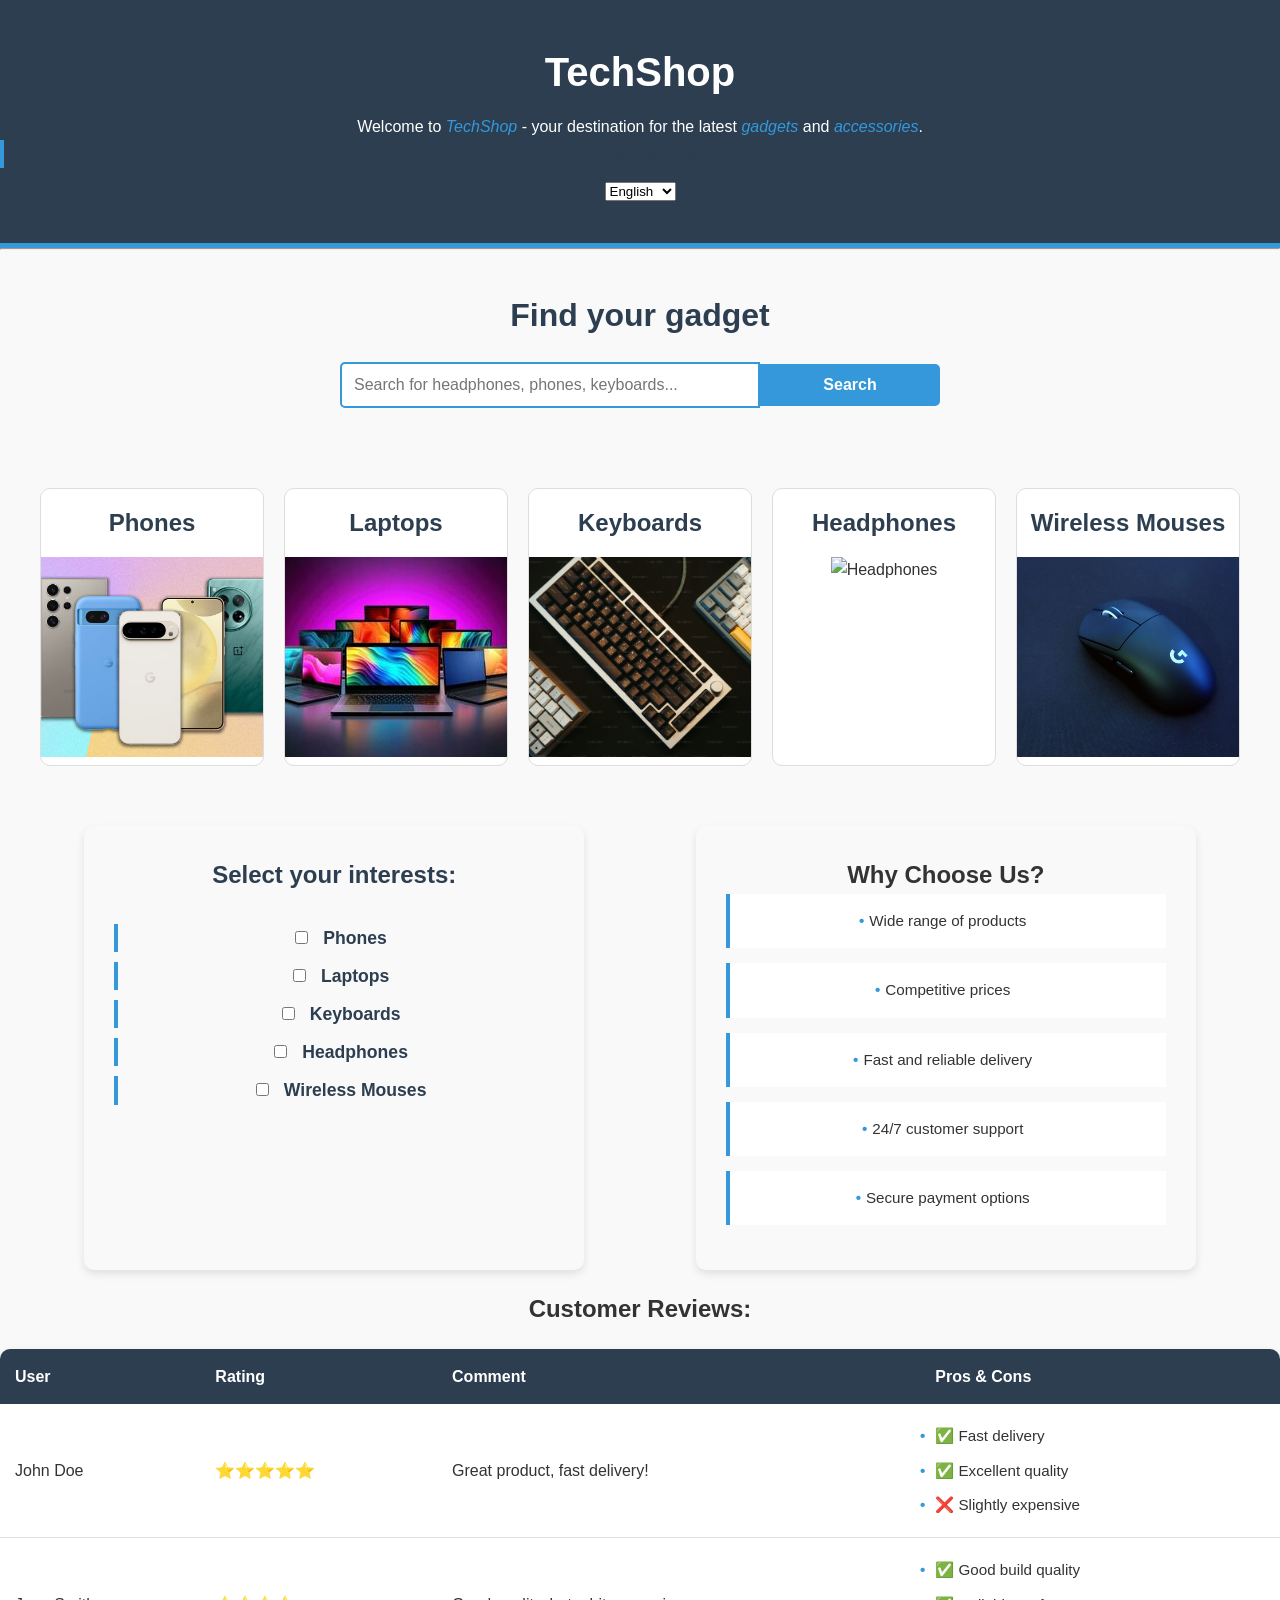
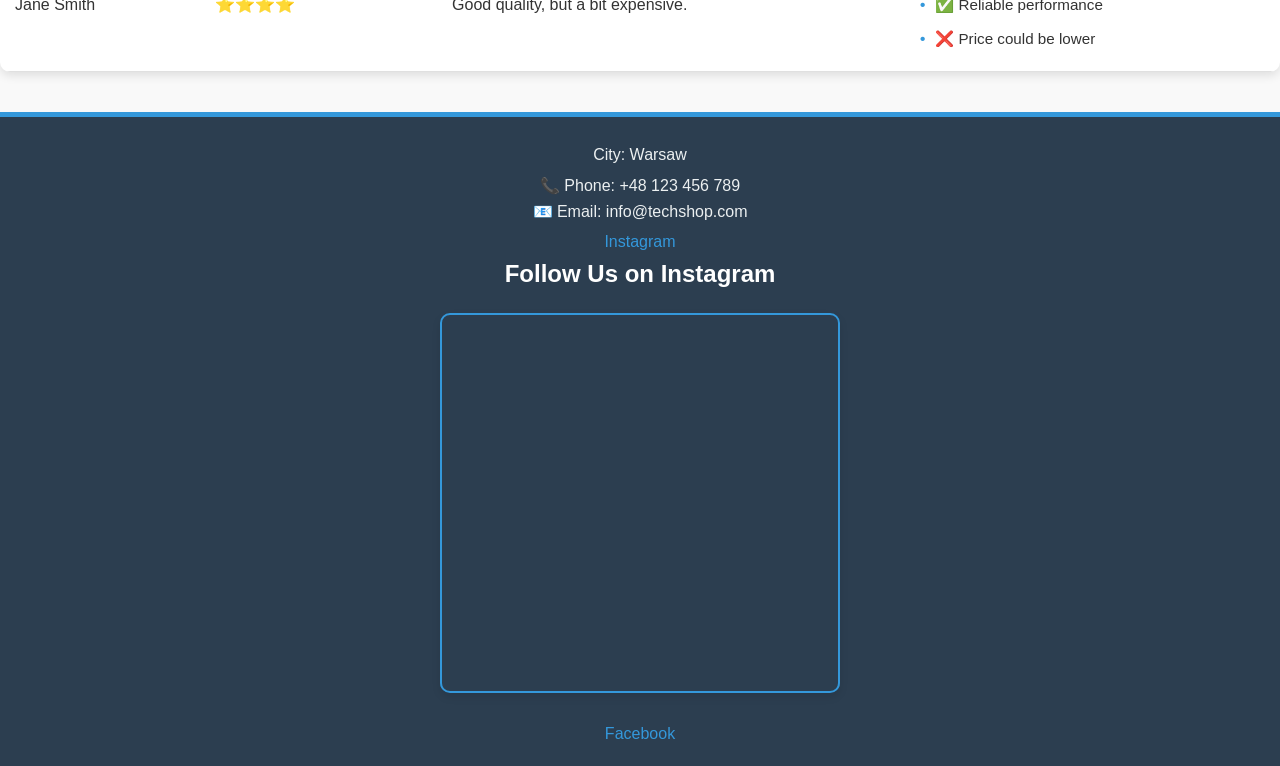
==== index.html @ c1f1c0b2 "first commit" ====
<!DOCTYPE html>
<html lang="en">
<head>
    <meta charset="UTF-8">
    <meta name="viewport" content="width=device-width, initial-scale=1.0">
    <title>TechShop - Gadgets and Accessories</title>
    <link rel="stylesheet" href="styles.css">
</head>
<body>
    <header>
        <h1>TechShop</h1>
        <p>Welcome to <i>TechShop</i> - your destination for the latest <i>gadgets</i> and <i>accessories</i>.</p>
        <form class="language">
            <label for="language">Choose language:</label>
            <select id="language" name="language" style="outline: none;">
                <option value="en">English</option>
                <option value="pl">Polish</option>
                <option value="ru">Russian</option>
            </select>
        </form>
    </header>
    <hr>
    <main>
        <section class="search-section">
            <h2>Find your gadget</h2>
            <form class="search-form">
                <input type="text" placeholder="Search for headphones, phones, keyboards..." aria-label="Search">
                <button type="submit"><b>Search</b></button>
            </form>
        </section>
  
        <section class="product-categories">
            <div class="category">
                <h3>Phones</h3>
                <img src="phones.avif" alt="Phones" class="category-image">
            </div>
            <div class="category">
                <h3>Laptops</h3>
                <img src="laptops.jpg" alt="Laptops" class="category-image">
            </div>
            <div class="category">
                <h3>Keyboards</h3>
                <img src="keyboards.jpg" alt="Keyboards" class="category-image">
            </div>
            <div class="category">
                <h3>Headphones</h3>
                <img src="headphones.jpg" alt="Headphones" class="category-image">
            </div>
            <div class="category">
                <h3>Wireless Mouses</h3>
                <img src="mouses.jpg" alt="Mice" class="category-image">
            </div>
        </section>

        <div class="container">
            <form class="category-select">
                <p class="select">Select your interests:</p>
                <label for="phones">
                    <input type="checkbox" id="phones" name="interest" value="phones"> Phones
                </label>
                <label for="laptops">
                    <input type="checkbox" id="laptops" name="interest" value="laptops"> Laptops
                </label>
                <label for="keyboards">
                    <input type="checkbox" id="keyboards" name="interest" value="keyboards"> Keyboards
                </label>
                <label for="headphones">
                    <input type="checkbox" id="headphones" name="interest" value="headphones"> Headphones
                </label>
                <label for="wireless mouses">
                    <input type="checkbox" id="wireless mouses" name="interest" value="wireless mouses"> Wireless Mouses
                </label>
            </form>
            <section class="benefits">
                <h2>Why Choose Us?</h2>
                <ul>
                    <li>Wide range of products</li>
                    <li>Competitive prices</li>
                    <li>Fast and reliable delivery</li>
                    <li>24/7 customer support</li>
                    <li>Secure payment options</li>
                </ul>
            </section>
        </div>
        <section class="reviews">
            <h2>Customer Reviews:</h2>
            <table>
                <thead>
                    <tr>
                        <th>User</th>
                        <th>Rating</th>
                        <th>Comment</th>
                        <th>Pros & Cons</th>
                    </tr>
                </thead>
                <tbody>
                    <tr>
                        <td>John Doe</td>
                        <td>⭐️⭐️⭐️⭐️⭐️</td>
                        <td>Great product, fast delivery!</td>
                        <td>
                            <ul>
                                <li>✅ Fast delivery</li>
                                <li>✅ Excellent quality</li>
                                <li>❌ Slightly expensive</li>
                            </ul>
                        </td>
                    </tr>
                    <tr>
                        <td>Jane Smith</td>
                        <td>⭐️⭐️⭐️⭐️</td>
                        <td>Good quality, but a bit expensive.</td>
                        <td>
                            <ul>
                                <li>✅ Good build quality</li>
                                <li>✅ Reliable performance</li>
                                <li>❌ Price could be lower</li>
                            </ul>
                        </td>
                    </tr>
                </tbody>
            </table>
        </section>
    </main>

    <footer>
        <div class="contact-info">
            <p>City: Warsaw</p>
            <p>
                <span class="icon">📞</span> Phone: +48 123 456 789<br>
                <span class="icon">📧</span> Email: info@techshop.com
            </p>
        </div>
        <div class="social-links">
            <a href="https://www.instagram.com/" target="_blank">Instagram</a>
            <section class="social-media">
                <h2>Follow Us on Instagram</h2>
                <iframe 
                    src="https://www.instagram.com/p/CQ8ZQZ5JZ5Q/embed" 
                    width="400" 
                    height="380" 
                    frameborder="0" 
                    scrolling="no">
                </iframe>
            </section>
            <a href="https://www.facebook.com/?locale=ru_RU" target="_blank">Facebook</a>
        </div>
    </footer>
</body>
</html>
---- styles.css ----
* {
    margin: 0;
    padding: 0;
    box-sizing: border-box;
}

body {
    font-family: 'Arial', sans-serif;
    line-height: 1.6;
    color: #333;
    background-color: #f9f9f9;
}


.container {
    width: 90%;
    max-width: 1200px;
    margin: 0 auto;
}

header {
    background-color: #2c3e50; 
    color: #fff;
    padding: 40px 0;
    text-align: center;
    border-bottom: 5px solid #3498db;
}

header h1 {
    font-size: 2.5rem;
    margin-bottom: 10px;
    font-weight: bold;
}

header .tagline {
    font-size: 1.2rem;
    color: #ecf0f1;
    margin-top: 10px;
}


main {
    padding: 0px 0;
    text-align: center;
}


.search-section {
    text-align: center;
    padding: 40px 0;
}

.search-section h2 {
    font-size: 2rem;
    margin-bottom: 20px;
    color: #2c3e50;
}

.search-form {
    display: flex;
    justify-content: center;
    align-items: center;
    max-width: 600px;
    margin: 0 auto;
}

.search-form input {
    width: 70%;
    padding: 12px;
    font-size: 1rem;
    border: 2px solid #3498db;
    border-radius: 5px 0 0 5px;
    outline: none;
    transition: border-color 0.3s ease;
}

.search-form input:focus {
    border-color: #2c3e50;
}

.search-form button {
    width: 30%;
    padding: 12px;
    font-size: 1rem;
    background-color: #3498db;
    color: #fff;
    border: none;
    border-radius: 0 5px 5px 0;
    cursor: pointer;
    transition: background-color 0.3s ease;
}

.search-form button:hover {
    background-color: #2980b9;
}

.product-categories {
    display: flex;
    flex-wrap: wrap;
    justify-content: space-between;
    gap: 20px;
    padding: 40px 0;
    max-width: 1200px;
    margin: 0 auto;
}

.category {
    background-color: #fff;
    border: 1px solid #ddd;
    border-radius: 10px;
    overflow: hidden;
    text-align: center;
    flex: 1 1 calc(20% - 20px);
    transition: transform 0.3s ease, box-shadow 0.3s ease;
}

.category:hover {
    transform: translateY(-10px);
    box-shadow: 0 10px 20px rgba(0, 0, 0, 0.1);
}

.category h3 {
    font-size: 1.5rem;
    margin: 15px 0;
    color: #2c3e50;
}

.category-image {
    width: 100%;
    height: 200px;
    object-fit: cover;
}

footer {
    background-color: #2c3e50;
    color: #fff;
    padding: 20px 0;
    text-align: center;
    border-top: 5px solid #3498db;
    margin-top: 40px;
}

footer .contact-info p {
    font-size: 1rem;
    margin: 5px 0;
    color: #ecf0f1;
}

a {
    color: #3498db;
    text-decoration: none;
    transition: color 0.3s ease;
}

a:hover {
    color: #2980b9;
    text-decoration: underline;
}
iframe {
    border: 2px solid #3498db; 
    border-radius: 10px; 
    box-shadow: 0 4px 8px rgba(0, 0, 0, 0.1); 
    margin: 20px 0; 
}

i {
    color: #3498db; 
    font-style: italic; 
}

.container {
    display: flex; 
    justify-content: space-between; 
    gap: 40px; 
    margin: 20px 0; 
    max-width: 1200px; 
    margin-left: auto; 
    margin-right: auto;
    padding: 0 20px;
}


.category-select {
    flex: 0 1 45%; 
    padding: 30px;
    background-color: #f9f9f9;
    border-radius: 10px;
    box-shadow: 0 4px 8px rgba(0, 0, 0, 0.1);
}

.benefits {
    flex: 0 1 45%; 
    padding: 30px;
    background-color: #f9f9f9;
    border-radius: 10px;
    box-shadow: 0 4px 8px rgba(0, 0, 0, 0.1);
}

.select {
    font-size: 1.5rem;
    color: #2c3e50;
    font-weight: bold;
    margin-bottom: 20px;
    text-align: center;
    position: relative;
    padding-bottom: 10px;
}

label {
    display: block;
    margin-bottom: 10px;
    font-weight: 600;
    color: #2c3e50;
    font-size: 1.1rem;
    padding-left: 10px;
    border-left: 4px solid #3498db;
    transition: all 0.3s ease;
}

label:hover {
    color: #3498db;
    border-left-color: #2980b9;
    transform: translateX(5px);
}

label input[type="checkbox"] {
    margin-right: 10px;
    cursor: pointer;
}

.benefits ul {
    list-style-type: none;
    padding-left: 0;
}

.benefits li {
    margin-bottom: 15px;
    padding: 15px;
    background-color: #fff;
    border-left: 4px solid #3498db;
    transition: all 0.3s ease;
}

.benefits li:hover {
    background-color: #e0e0e0;
    transform: translateX(5px);
}

table {
    width: 100%; 
    border-collapse: separate; 
    border-spacing: 0; 
    margin: 20px 0; 
    background-color: #fff; 
    border-radius: 10px; 
    overflow: hidden; 
    box-shadow: 0 4px 10px rgba(0, 0, 0, 0.1); 
}

/* Стили для заголовков */
th {
    background-color: #2c3e50;
    color: #fff;
    padding: 15px; 
    text-align: left; 
    font-weight: bold; 
}


td {
    padding: 15px;
    border-bottom: 1px solid #e0e0e0; 
    text-align: left; 
}

tr:hover {
    background-color: #f9f9f9; 
}


ul {
    list-style-type: none; 
    padding-left: 0; 
    margin: 0; 
}

ul li {
    padding: 5px 0; 
    font-size: 0.95rem; 
    color: #333; 
}

ul li::before {
    content: "•"; 
    color: #3498db; 
    font-weight: bold; 
    display: inline-block;
    width: 1em; 
    margin-left: -1em; 
}

td:nth-child(2) {
    color: #f1c40f; 
    font-weight: bold; 
}
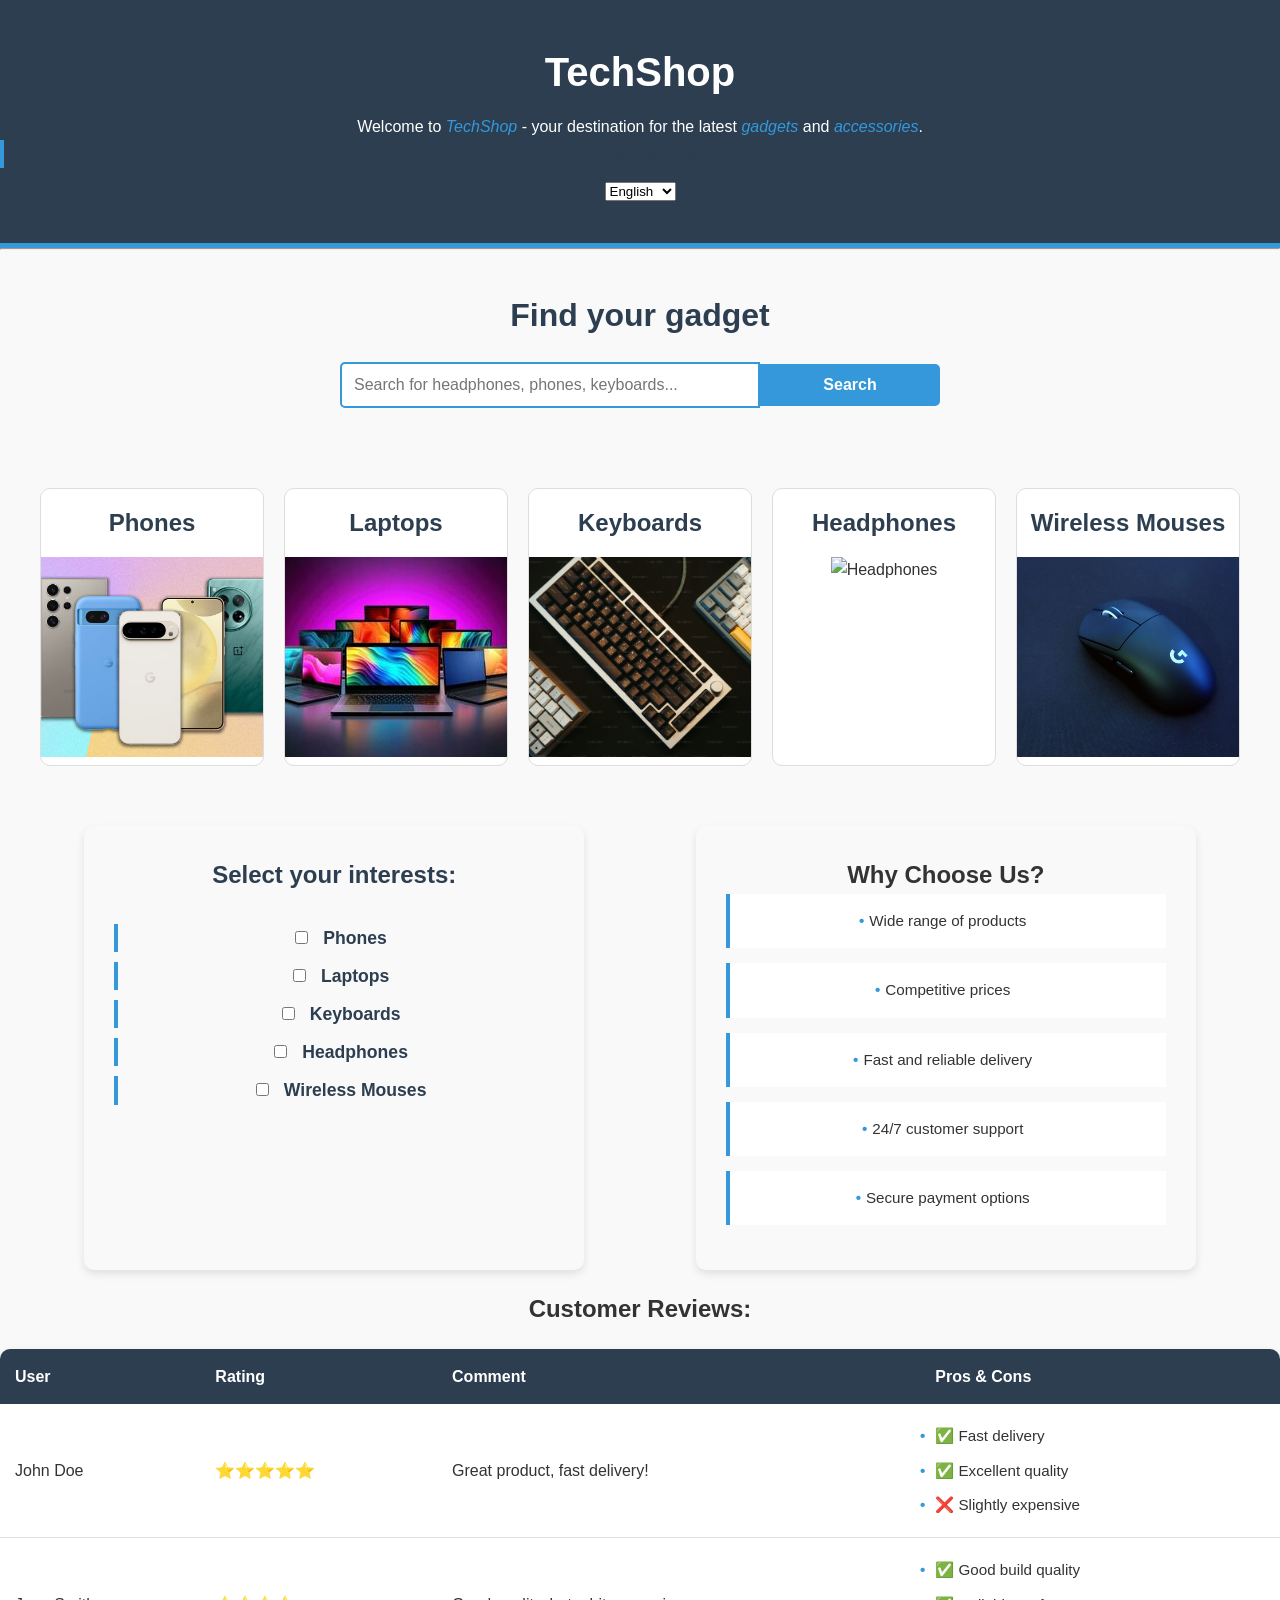
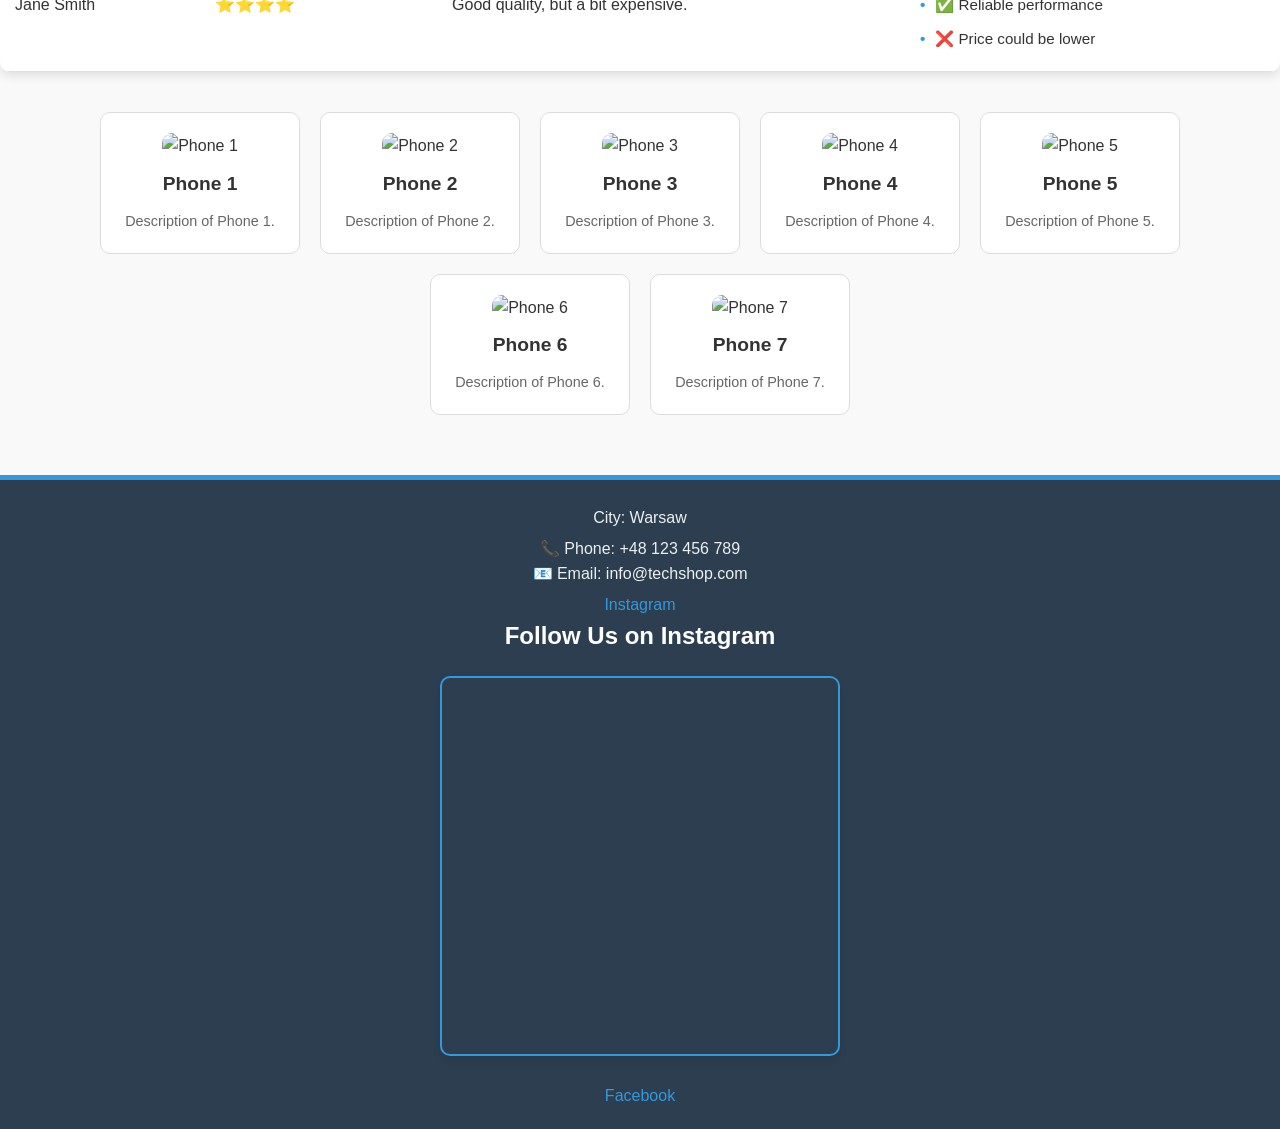
==== commit b29cfd83: "new commit" ====
--- a/index.html
+++ b/index.html
@@ -121,6 +121,43 @@
                 </tbody>
             </table>
         </section>
+        <section class="products">
+            <div class="product" data-category="phones">
+                <img src="phone1.jpg" alt="Phone 1">
+                <h3>Phone 1</h3>
+                <p>Description of Phone 1.</p>
+            </div>
+            <div class="product" data-category="phones">
+                <img src="phone2.jpg" alt="Phone 2">
+                <h3>Phone 2</h3>
+                <p>Description of Phone 2.</p>
+            </div>
+            <div class="product" data-category="phones">
+                <img src="phone3.jpg" alt="Phone 3">
+                <h3>Phone 3</h3>
+                <p>Description of Phone 3.</p>
+            </div>
+            <div class="product" data-category="phones">
+                <img src="phone4.jpg" alt="Phone 4">
+                <h3>Phone 4</h3>
+                <p>Description of Phone 4.</p>
+            </div>
+            <div class="product" data-category="phones">
+                <img src="phone5.jpg" alt="Phone 5">
+                <h3>Phone 5</h3>
+                <p>Description of Phone 5.</p>
+            </div>
+            <div class="product" data-category="phones">
+                <img src="phone6.jpg" alt="Phone 6">
+                <h3>Phone 6</h3>
+                <p>Description of Phone 6.</p>
+            </div>
+            <div class="product" data-category="phones">
+                <img src="phone7.jpg" alt="Phone 7">
+                <h3>Phone 7</h3>
+                <p>Description of Phone 7.</p>
+            </div>
+        </section>
     </main>
 
     <footer>
@@ -146,6 +183,7 @@
             <a href="https://www.facebook.com/?locale=ru_RU" target="_blank">Facebook</a>
         </div>
     </footer>
+    <script src="script.js"></script>
 </body>
 </html>
 
--- a/styles.css
+++ b/styles.css
@@ -1,4 +1,3 @@
-
 * {
     margin: 0;
     padding: 0;
@@ -12,7 +11,6 @@
     background-color: #f9f9f9;
 }
 
-
 .container {
     width: 90%;
     max-width: 1200px;
@@ -39,12 +37,10 @@
     margin-top: 10px;
 }
 
-
 main {
     padding: 0px 0;
     text-align: center;
 }
-
 
 .search-section {
     text-align: center;
@@ -113,6 +109,7 @@
     text-align: center;
     flex: 1 1 calc(20% - 20px);
     transition: transform 0.3s ease, box-shadow 0.3s ease;
+    cursor: pointer;
 }
 
 .category:hover {
@@ -126,12 +123,57 @@
     color: #2c3e50;
 }
 
+.category.active {
+    background-color: #3498db;
+    color: #fff;
+}
+
 .category-image {
     width: 100%;
     height: 200px;
     object-fit: cover;
 }
 
+.products {
+    display: flex;
+    flex-wrap: wrap;
+    gap: 20px;
+    padding: 20px;
+    justify-content: center;
+}
+
+.product {
+    background-color: #fff;
+    border: 1px solid #ddd;
+    border-radius: 10px;
+    padding: 20px;
+    width: 200px;
+    text-align: center;
+    transition: transform 0.3s ease, box-shadow 0.3s ease;
+}
+
+.product:hover {
+    transform: translateY(-10px);
+    box-shadow: 0 10px 20px rgba(0, 0, 0, 0.1);
+}
+
+.product img {
+    width: 100%;
+    height: 150px;
+    object-fit: cover;
+    border-radius: 10px;
+}
+
+.product h3 {
+    font-size: 1.2rem;
+    margin: 10px 0;
+}
+
+.product p {
+    font-size: 0.9rem;
+    color: #666;
+}
+
 footer {
     background-color: #2c3e50;
     color: #fff;
@@ -157,6 +199,7 @@
     color: #2980b9;
     text-decoration: underline;
 }
+
 iframe {
     border: 2px solid #3498db; 
     border-radius: 10px; 
@@ -180,7 +223,6 @@
     padding: 0 20px;
 }
 
-
 .category-select {
     flex: 0 1 45%; 
     padding: 30px;
@@ -258,7 +300,6 @@
     box-shadow: 0 4px 10px rgba(0, 0, 0, 0.1); 
 }
 
-/* Стили для заголовков */
 th {
     background-color: #2c3e50;
     color: #fff;
@@ -266,7 +307,6 @@
     text-align: left; 
     font-weight: bold; 
 }
-
 
 td {
     padding: 15px;
@@ -277,7 +317,6 @@
 tr:hover {
     background-color: #f9f9f9; 
 }
-
 
 ul {
     list-style-type: none; 
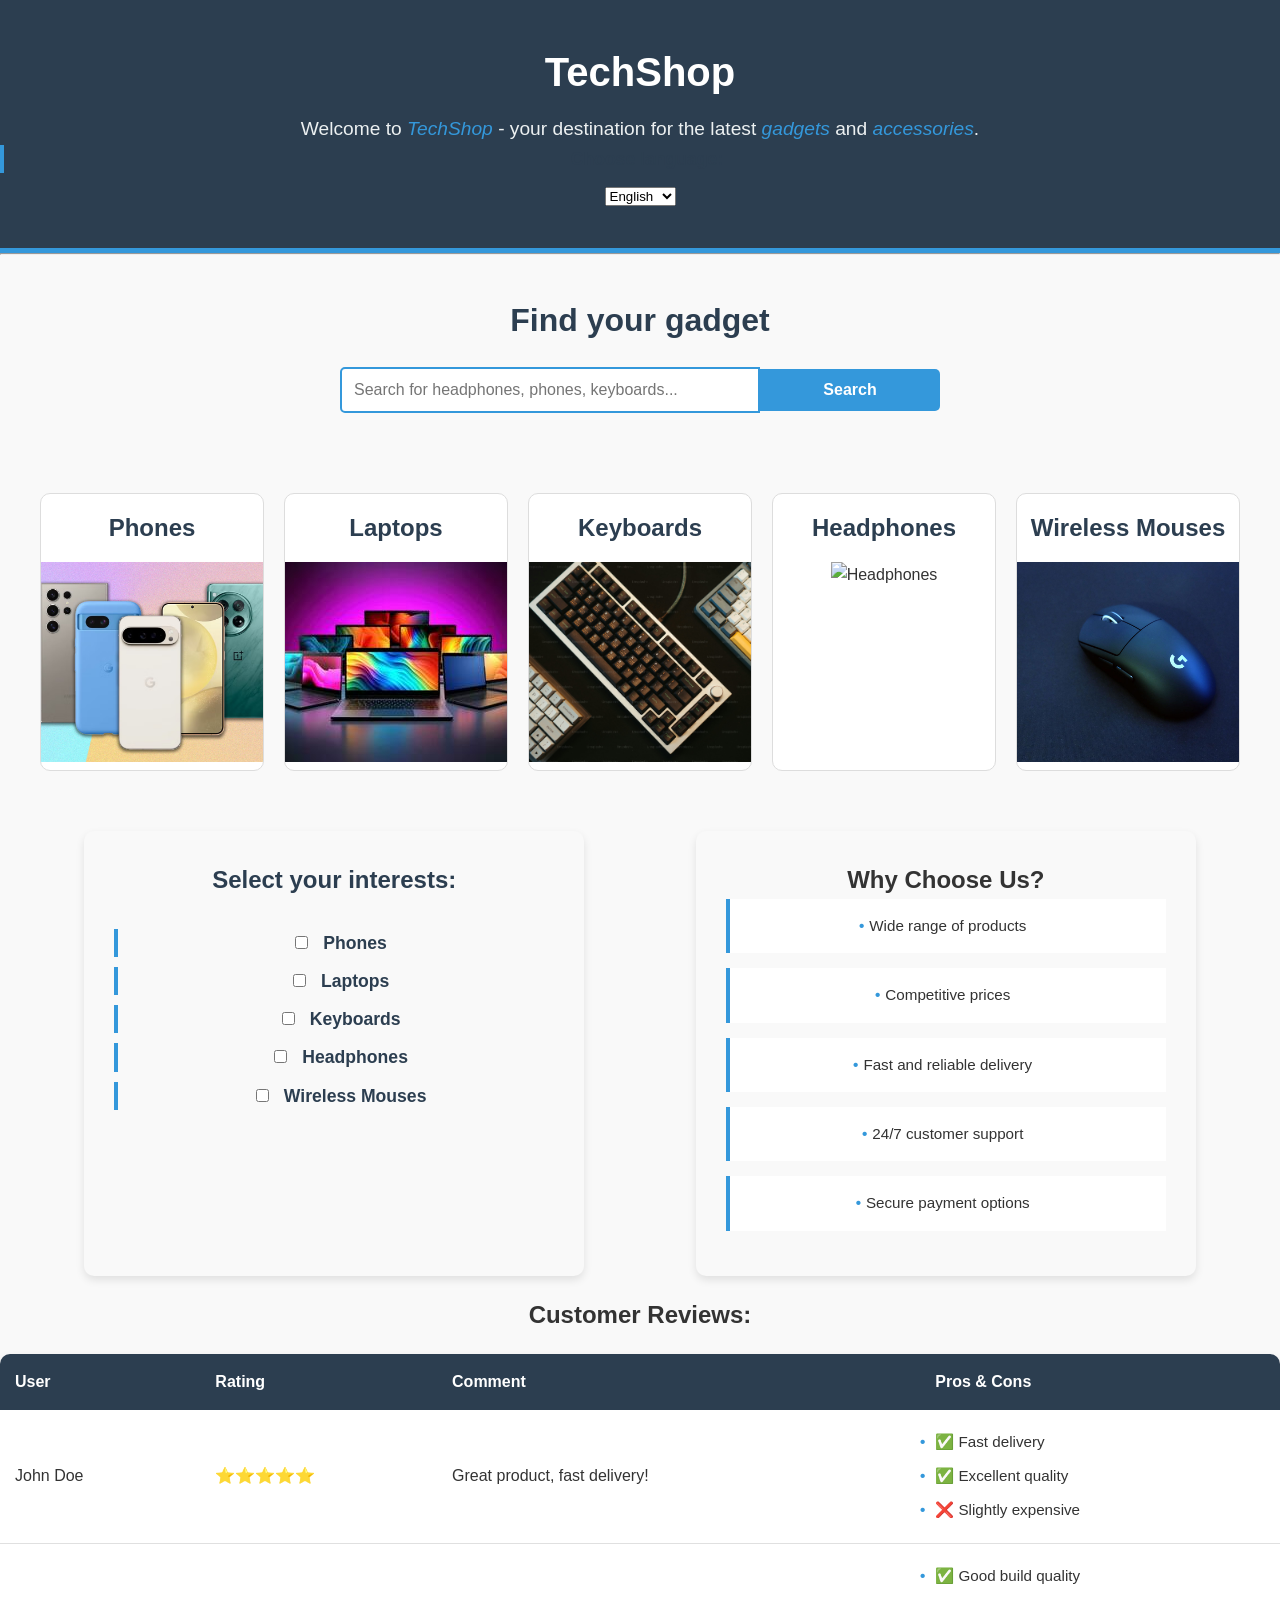
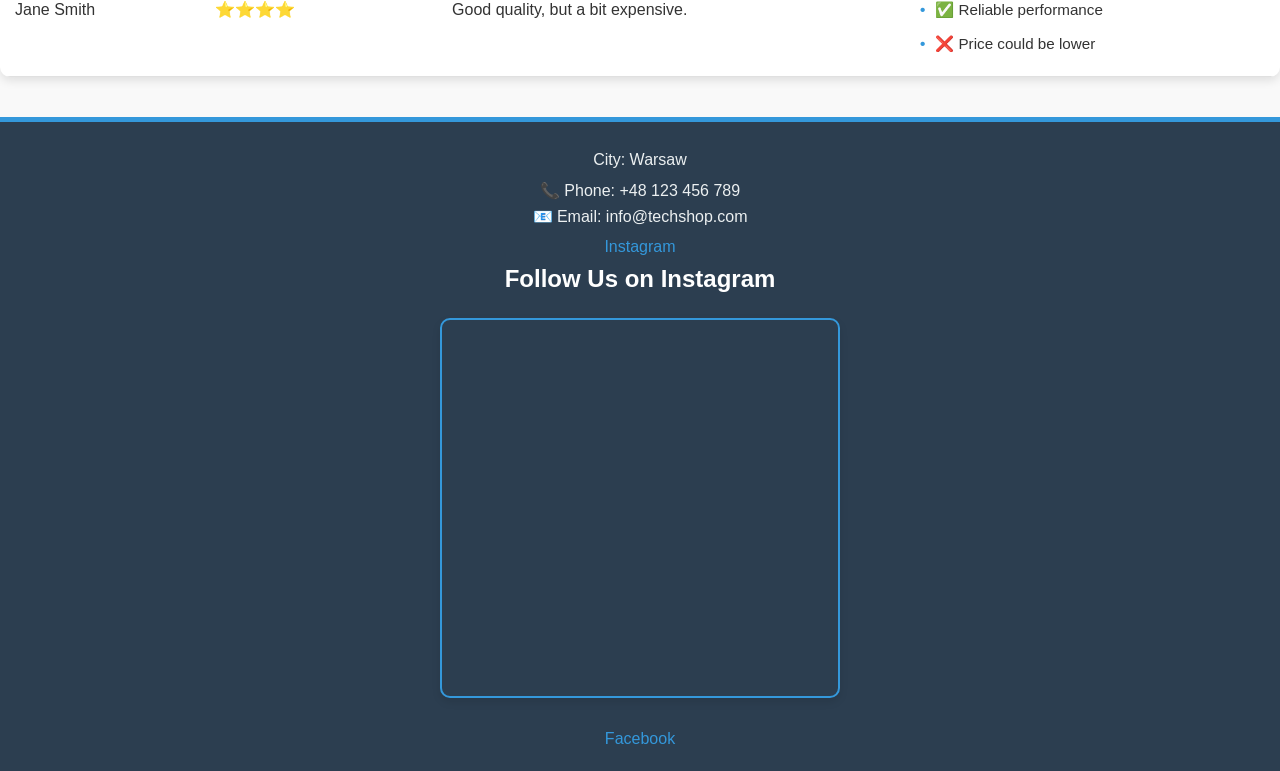
==== commit d942c248: "new commit" ====
--- a/index.html
+++ b/index.html
@@ -30,23 +30,23 @@
         </section>
   
         <section class="product-categories">
-            <div class="category">
+            <div class="category" data-category="phones">
                 <h3>Phones</h3>
                 <img src="phones.avif" alt="Phones" class="category-image">
             </div>
-            <div class="category">
+            <div class="category" data-category="laptops">
                 <h3>Laptops</h3>
                 <img src="laptops.jpg" alt="Laptops" class="category-image">
             </div>
-            <div class="category">
+            <div class="category" data-category="keyboards">
                 <h3>Keyboards</h3>
                 <img src="keyboards.jpg" alt="Keyboards" class="category-image">
             </div>
-            <div class="category">
+            <div class="category" data-category="headphones">
                 <h3>Headphones</h3>
                 <img src="headphones.jpg" alt="Headphones" class="category-image">
             </div>
-            <div class="category">
+            <div class="category" data-category="mouses">
                 <h3>Wireless Mouses</h3>
                 <img src="mouses.jpg" alt="Mice" class="category-image">
             </div>
@@ -121,43 +121,6 @@
                 </tbody>
             </table>
         </section>
-        <section class="products">
-            <div class="product" data-category="phones">
-                <img src="phone1.jpg" alt="Phone 1">
-                <h3>Phone 1</h3>
-                <p>Description of Phone 1.</p>
-            </div>
-            <div class="product" data-category="phones">
-                <img src="phone2.jpg" alt="Phone 2">
-                <h3>Phone 2</h3>
-                <p>Description of Phone 2.</p>
-            </div>
-            <div class="product" data-category="phones">
-                <img src="phone3.jpg" alt="Phone 3">
-                <h3>Phone 3</h3>
-                <p>Description of Phone 3.</p>
-            </div>
-            <div class="product" data-category="phones">
-                <img src="phone4.jpg" alt="Phone 4">
-                <h3>Phone 4</h3>
-                <p>Description of Phone 4.</p>
-            </div>
-            <div class="product" data-category="phones">
-                <img src="phone5.jpg" alt="Phone 5">
-                <h3>Phone 5</h3>
-                <p>Description of Phone 5.</p>
-            </div>
-            <div class="product" data-category="phones">
-                <img src="phone6.jpg" alt="Phone 6">
-                <h3>Phone 6</h3>
-                <p>Description of Phone 6.</p>
-            </div>
-            <div class="product" data-category="phones">
-                <img src="phone7.jpg" alt="Phone 7">
-                <h3>Phone 7</h3>
-                <p>Description of Phone 7.</p>
-            </div>
-        </section>
     </main>
 
     <footer>
--- a/styles.css
+++ b/styles.css
@@ -28,7 +28,11 @@
 header h1 {
     font-size: 2.5rem;
     margin-bottom: 10px;
-    font-weight: bold;
+}
+
+header p {
+    font-size: 1.2rem;
+    color: #ecf0f1;
 }
 
 header .tagline {
@@ -123,11 +127,6 @@
     color: #2c3e50;
 }
 
-.category.active {
-    background-color: #3498db;
-    color: #fff;
-}
-
 .category-image {
     width: 100%;
     height: 200px;
@@ -135,11 +134,12 @@
 }
 
 .products {
-    display: flex;
-    flex-wrap: wrap;
+    display: grid;
+    grid-template-columns: repeat(3, 1fr);
     gap: 20px;
     padding: 20px;
-    justify-content: center;
+    max-width: 1200px;
+    margin: 0 auto;
 }
 
 .product {
@@ -147,7 +147,6 @@
     border: 1px solid #ddd;
     border-radius: 10px;
     padding: 20px;
-    width: 200px;
     text-align: center;
     transition: transform 0.3s ease, box-shadow 0.3s ease;
 }
@@ -159,7 +158,7 @@
 
 .product img {
     width: 100%;
-    height: 150px;
+    height: 200px;
     object-fit: cover;
     border-radius: 10px;
 }
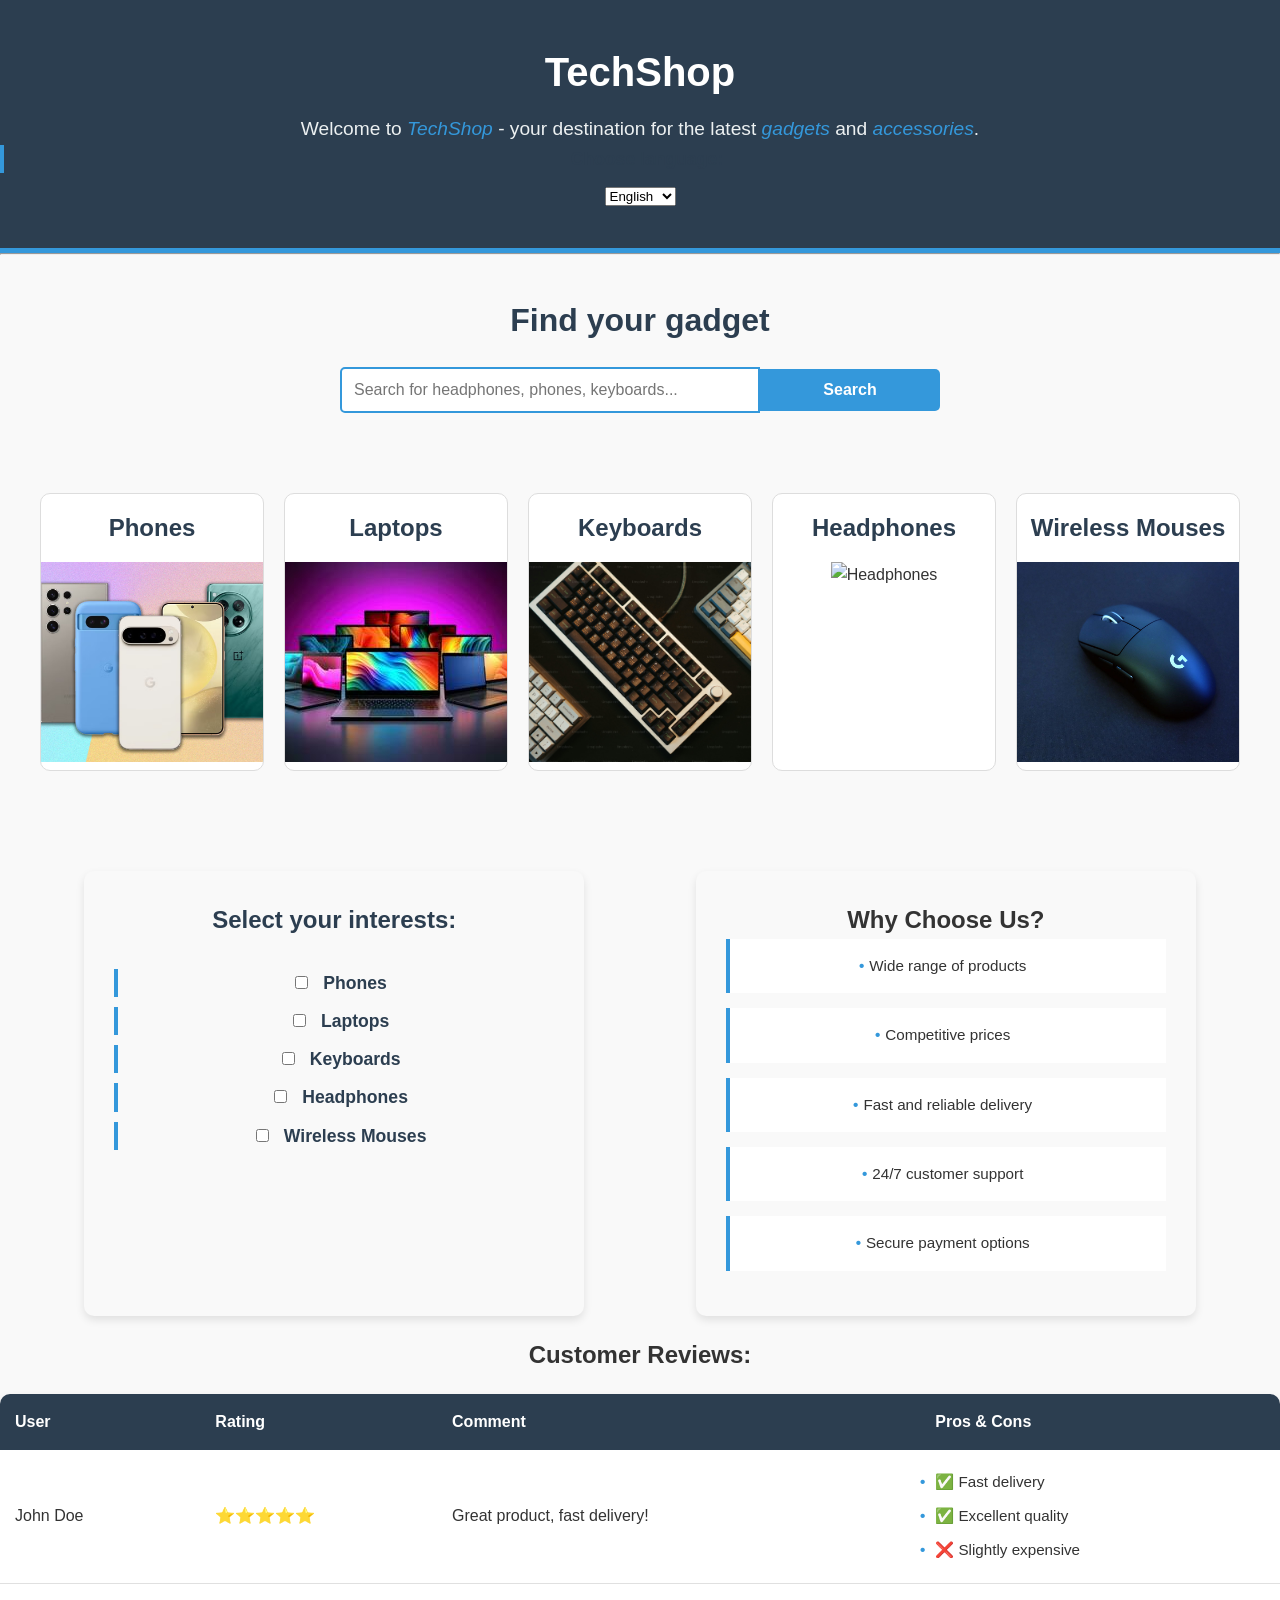
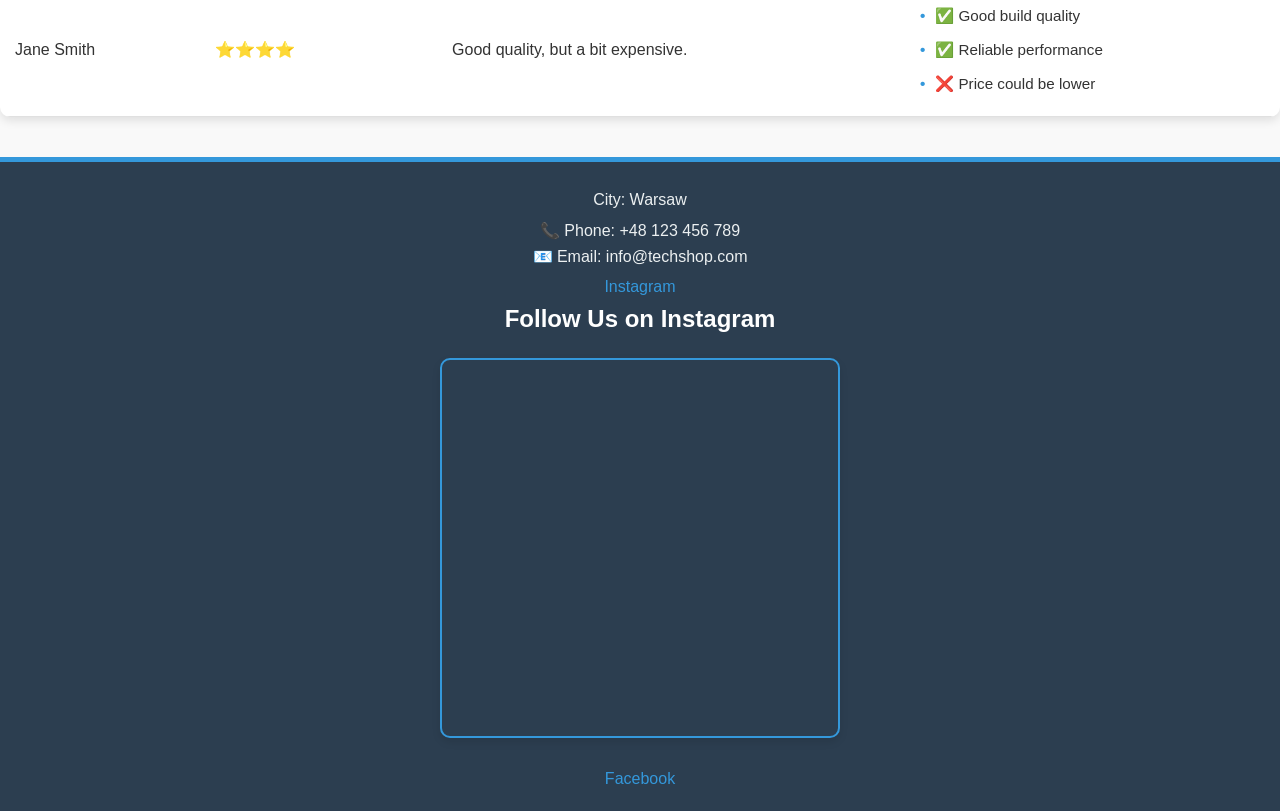
==== commit 74ea7ddf: "new commit" ====
--- a/index.html
+++ b/index.html
@@ -29,27 +29,266 @@
             </form>
         </section>
   
+        
         <section class="product-categories">
             <div class="category" data-category="phones">
                 <h3>Phones</h3>
-                <img src="phones.avif" alt="Phones" class="category-image">
+                <img src="images/phones.avif" alt="Phones" class="category-image">
             </div>
             <div class="category" data-category="laptops">
                 <h3>Laptops</h3>
-                <img src="laptops.jpg" alt="Laptops" class="category-image">
+                <img src="images/laptops.jpg" alt="Laptops" class="category-image">
             </div>
             <div class="category" data-category="keyboards">
                 <h3>Keyboards</h3>
-                <img src="keyboards.jpg" alt="Keyboards" class="category-image">
+                <img src="images/keyboards.jpg" alt="Keyboards" class="category-image">
             </div>
             <div class="category" data-category="headphones">
                 <h3>Headphones</h3>
-                <img src="headphones.jpg" alt="Headphones" class="category-image">
+                <img src="images/headphones.jpg" alt="Headphones" class="category-image">
             </div>
             <div class="category" data-category="mouses">
                 <h3>Wireless Mouses</h3>
-                <img src="mouses.jpg" alt="Mice" class="category-image">
-            </div>
+                <img src="images/mouses.jpg" alt="Mice" class="category-image">
+            </div>
+        </section>
+
+        <section class="products">
+            <div class="product" data-category="phones" style="display: none;">
+                <img src="images/iphone16.jpg" alt="Phone Model 1">
+                <h3>Iphone 16</h3>
+                <p>970$</p>
+            </div>
+            <div class="product" data-category="phones" style="display: none;">
+                <img src="images/iphone15.jpg" alt="Phone Model 2">
+                <h3>Iphone 15 Plus</h3>
+                <p>800$</p>
+            </div>
+            <div class="product" data-category="phones" style="display: none;">
+                <img src="images/iphone14.jpg" alt="Phone Model 3">
+                <h3>Iphone14</h3>
+                <p>700$</p>
+            </div>
+            <div class="product" data-category="phones" style="display: none;">
+                <img src="images/sam24ultra.jpg" alt="Phone Model 4">
+                <h3>Samsung s24 Ultra</h3>
+                <p>1350$</p>
+            </div>
+            <div class="product" data-category="phones" style="display: none;">
+                <img src="images/sams24.jpg" alt="Phone Model 5">
+                <h3>Samsung s24</h3>
+                <p>850$</p>
+            </div>
+            <div class="product" data-category="phones" style="display: none;">
+                <img src="images/sam24ultra.jpg" alt="Phone Model 6">
+                <h3>Samsung s25 Ultra</h3>
+                <p>1500$</p>
+            </div>
+            <div class="product" data-category="phones" style="display: none;">
+                <img src="images/xiaomi15ult.jpg" alt="Phone Model 7">
+                <h3>Xiaomi 15 Ultra</h3>
+                <p>1500$</p>
+            </div>
+            <div class="product" data-category="phones" style="display: none;">
+                <img src="images/xiaomi15.jpg" alt="Phone Model 8">
+                <h3>Xiaomi 15</h3>
+                <p>900$</p>
+            </div>
+            <div class="product" data-category="phones" style="display: none;">
+                <img src="images/xiaomi14pro.jpg" alt="Phone Model 9">
+                <h3>Xiaomi 14 Pro</h3>
+                <p>600$</p>
+            </div>
+
+
+            <div class="product" data-category="laptops" style="display: none;">
+                <img src="images/macbook air 2025.jpg" alt="Laptop Model 1">
+                <h3>APPLE MacBook Air 2025 </h3>
+                <p>1400$</p>
+            </div>
+            <div class="product" data-category="laptops" style="display: none;">
+                <img src="images/macbook air 13.3.jpg" alt="Laptop Model 2">
+                <h3>APPLE MacBook Air 13.3</h3>
+                <p>1000$</p>
+            </div>
+            <div class="product" data-category="laptops" style="display: none;">
+                <img src="images/asus tuf gaming a15.jpg" alt="Laptop Model 3">
+                <h3>ASUS TUF Gaming A15</h3>
+                <p>1300$</p>
+            </div>
+            <div class="product" data-category="laptops" style="display: none;">
+                <img src="images/lenovo legion 5.jpg" alt="Laptop Model 4">
+                <h3>LENOVO Legion 5</h3>
+                <p>1300$</p>
+            </div>
+            <div class="product" data-category="laptops" style="display: none;">
+                <img src="images/lenovo legion pro7.jpg" alt="Laptop Model 5">
+                <h3>LENOVO Legion Pro 7</h3>
+                <p>3700$</p>
+            </div>
+            <div class="product" data-category="laptops" style="display: none;">
+                <img src="images/macbook ai2024.jpg" alt="Laptop Model 6">
+                <h3>APPLE MacBook Air 2024</h3>
+                <p>1200$</p>
+            </div>
+            <div class="product" data-category="laptops" style="display: none;">
+                <img src="images/acer nitro v15.jpg" alt="Laptop Model 7">
+                <h3>ACER Nitro V 15</h3>
+                <p>1100$</p>
+            </div>
+            <div class="product" data-category="laptops" style="display: none;">
+                <img src="images/macbookpro14.jpg" alt="Laptop Model 8">
+                <h3>APPLE MacBook Pro 2024</h3>
+                <p>2000$</p>
+            </div>
+            <div class="product" data-category="laptops" style="display: none;">
+                <img src="images/asus vivobook16.jpg" alt="Laptop Model 9">
+                <h3>ASUS VivoBook 16 </h3>
+                <p>1000$</p>
+            </div>
+        
+
+            <div class="product" data-category="keyboards" style="display: none;">
+                <img src="images/logitech popkeys.jpg" alt="Keyboard Model 1">
+                <h3>LOGITECH Pop Keys Coral Rose</h3>
+                <p>100$</p>
+            </div>
+            <div class="product" data-category="keyboards" style="display: none;">
+                <img src="images/logitech gpro.jpg" alt="Keyboard Model 2">
+                <h3>LOGITECH G PRO X TKL Lightspeed</h3>
+                <p>200$</p>
+            </div>
+            <div class="product" data-category="keyboards" style="display: none;">
+                <img src="images/dp dpo87.jpg" alt="Keyboard Model 3">
+                <h3>DARK PROJECT DPO87 Fuji</h3>
+                <p>70$</p>
+            </div>
+            <div class="product" data-category="keyboards" style="display: none;">
+                <img src="images/genesis thor.jpg" alt="Keyboard Model 4">
+                <h3>GENESIS Thor 404 TKL Gateron RGB</h3>
+                <p>80$</p>
+            </div>
+            <div class="product" data-category="keyboards" style="display: none;">
+                <img src="images/asus rog.jpg" alt="Keyboard Model 5">
+                <h3>ASUS ROG Azoth</h3>
+                <p>300$</p>
+            </div>
+            <div class="product" data-category="keyboards" style="display: none;">
+                <img src="images/logitech g515.jpg"Keyboard Model 6">
+                <h3>LOGITECH G515 Lightspeed TKL</h3>
+                <p>120$</p>
+            </div>
+            <div class="product" data-category="keyboards" style="display: none;">
+                <img src="images/steelseries apex pro.jpg" alt="Keyboard Model 7">
+                <h3>STEELSERIES Apex Pro</h3>
+                <p>200$</p>
+            </div>
+            <div class="product" data-category="keyboards" style="display: none;">
+                <img src="images/ibox aurora.jpg" alt="Keyboard Model 8">
+                <h3>IBOX Aurora K-4</h3>
+                <p>50$</p>
+            </div>
+            <div class="product" data-category="keyboards" style="display: none;">
+                <img src="images/razer blackwidow.jpg" alt="Keyboard Model 9">
+                <h3>RAZER Blackwidow V4 X Fortnite Edition</h3>
+                <p>120$</p>
+            </div>
+        
+
+       
+            <div class="product" data-category="headphones" style="display: none;">
+                <img src="images/hyperx cloud 3.jpg" alt="Headphone Model 1">
+                <h3>HYPERX Cloud III Wired</h3>
+                <p>70$</p>
+            </div>
+            <div class="product" data-category="headphones" style="display: none;">
+                <img src="images/maddog gh950.jpg" alt="Headphone Model 2">
+                <h3>MAD DOG GH950 7.1 </h3>
+                <p>80$</p>
+            </div>
+            <div class="product" data-category="headphones" style="display: none;">
+                <img src="images/logitech g435.jpg" alt="Headphone Model 3">
+                <h3>i LOGITECH G435</h3>
+                <p>100$</p>
+            </div>
+            <div class="product" data-category="headphones" style="display: none;">
+                <img src="images/asus h1.jpg" alt="Headphone Model 4">
+                <h3>ASUS TUF Gaming H1 Wireless</h3>
+                <p>90$</p>
+            </div>
+            <div class="product" data-category="headphones" style="display: none;">
+                <img src="images/logitech gprox2.jpg" alt="Headphone Model 5">
+                <h3>LOGITECH G Pro X 2</h3>
+                <p>200$</p>
+            </div>
+            <div class="product" data-category="headphones" style="display: none;">
+                <img src="images/logitech g335.jpg" alt="Headphone Model 6">
+                <h3>LOGITECH G335</h3>
+                <p>50$</p>
+            </div>
+            <div class="product" data-category="headphones" style="display: none;">
+                <img src="images/steelseries nova 5.jpg" alt="Headphone Model 7">
+                <h3> STEELSERIES Arctis Nova 5 Wireless</h3>
+                <p>100$</p>
+            </div>
+            <div class="product" data-category="headphones" style="display: none;">
+                <img src="images/logitech a50.jpg" alt="Headphone Model 8">
+                <h3>LOGITECH Astro A50 </h3>
+                <p>400$</p>
+            </div>
+            <div class="product" data-category="headphones" style="display: none;">
+                <img src="images/jbl400.jpg" alt="Headphone Model 9">
+                <h3>JBL Quantum 400 RGB</h3>
+                <p>120$</p>
+            </div>
+        
+
+            <div class="product" data-category="mouses" style="display: none;">
+                <img src="images/logitech sup2.jpeg" alt="Mouse Model 1">
+                <h3>LOGITECH G PRO X Superlight 2 Lightspeed</h3>
+                <p>150$</p>
+            </div>
+            <div class="product" data-category="mouses" style="display: none;">
+                <img src="images/logitech g pro2.jpg" alt="Mouse Model 2">
+                <h3> LOGITECH G Pro 2 Lightspeed</h3>
+                <p>100$</p>
+            </div>
+            <div class="product" data-category="mouses" style="display: none;">
+                <img src="images/asus rog harpe.jpg" alt="Mouse Model 3">
+                <h3>ASUS ROG Harpe Ace Extreme</h3>
+                <p>300$</p>
+            </div>
+            <div class="product" data-category="mouses" style="display: none;">
+                <img src="images/logitech g x superlight 2 dex.jpg" alt="Mouse Model 4">
+                <h3>LOGITECH G Pro X Superlight 2 DEX </h3>
+                <p>200$</p>
+            </div>
+            <div class="product" data-category="mouses" style="display: none;">
+                <img src="images/razer naga v2.jpg" alt="Mouse Model 5">
+                <h3>RAZER Naga V2 Pro</h3>
+                <p>150$</p>
+            </div>
+            <div class="product" data-category="mouses" style="display: none;">
+                <img src="images/asus rog harpe ace.jpg" alt="Mouse Model 6">
+                <h3>ASUS ROG Harpe Ace Mini </h3>
+                <p>140$</p>
+            </div>
+            <div class="product" data-category="mouses" style="display: none;">
+                <img src="images/razer deathadder.jpg" alt="Mouse Model 7">
+                <h3>RAZER DeathAdder V3 Pro + HyperPolling Dongle</h3>
+                <p>130$</p>
+            </div>
+            <div class="product" data-category="mouses" style="display: none;">
+                <img src="images/logitech g502.jpg" alt="Mouse Model 8">
+                <h3>LOGITECH G502 X Plus</h3>
+                <p>150$</p>
+            </div>
+            <div class="product" data-category="mouses" style="display: none;">
+                <img src="images/logitech g903.jpg" alt="Mouse Model 9">
+                <h3>LOGITECH G903 Lightspeed</h3>
+                <p>100$</p>
+            </div>
+        </section>
         </section>
 
         <div class="container">
--- a/styles.css
+++ b/styles.css
@@ -18,7 +18,7 @@
 }
 
 header {
-    background-color: #2c3e50; 
+    background-color: #2c3e50;
     color: #fff;
     padding: 40px 0;
     text-align: center;
@@ -149,6 +149,10 @@
     padding: 20px;
     text-align: center;
     transition: transform 0.3s ease, box-shadow 0.3s ease;
+    display: flex;
+    flex-direction: column;
+    justify-content: space-between;
+    align-items: center;
 }
 
 .product:hover {
@@ -157,10 +161,11 @@
 }
 
 .product img {
-    width: 100%;
-    height: 200px;
-    object-fit: cover;
-    border-radius: 10px;
+    width: 110%;  /* Растягиваем изображение по ширине */
+    height: 365px;  /* Ограничиваем высоту, чтобы все картинки были одинаковыми */
+    object-fit: cover;  /* Обрезаем изображение, чтобы оно заполнило контейнер */
+    border-radius: 10px;
+    object-position: center;  /* Центрируем изображение, чтобы важная часть была видна */
 }
 
 .product h3 {
@@ -200,30 +205,30 @@
 }
 
 iframe {
-    border: 2px solid #3498db; 
-    border-radius: 10px; 
-    box-shadow: 0 4px 8px rgba(0, 0, 0, 0.1); 
-    margin: 20px 0; 
+    border: 2px solid #3498db;
+    border-radius: 10px;
+    box-shadow: 0 4px 8px rgba(0, 0, 0, 0.1);
+    margin: 20px 0;
 }
 
 i {
-    color: #3498db; 
-    font-style: italic; 
+    color: #3498db;
+    font-style: italic;
 }
 
 .container {
-    display: flex; 
-    justify-content: space-between; 
-    gap: 40px; 
-    margin: 20px 0; 
-    max-width: 1200px; 
-    margin-left: auto; 
+    display: flex;
+    justify-content: space-between;
+    gap: 40px;
+    margin: 20px 0;
+    max-width: 1200px;
+    margin-left: auto;
     margin-right: auto;
     padding: 0 20px;
 }
 
 .category-select {
-    flex: 0 1 45%; 
+    flex: 0 1 45%;
     padding: 30px;
     background-color: #f9f9f9;
     border-radius: 10px;
@@ -231,7 +236,7 @@
 }
 
 .benefits {
-    flex: 0 1 45%; 
+    flex: 0 1 45%;
     padding: 30px;
     background-color: #f9f9f9;
     border-radius: 10px;
@@ -289,56 +294,56 @@
 }
 
 table {
-    width: 100%; 
-    border-collapse: separate; 
-    border-spacing: 0; 
-    margin: 20px 0; 
-    background-color: #fff; 
-    border-radius: 10px; 
-    overflow: hidden; 
-    box-shadow: 0 4px 10px rgba(0, 0, 0, 0.1); 
+    width: 100%;
+    border-collapse: separate;
+    border-spacing: 0;
+    margin: 20px 0;
+    background-color: #fff;
+    border-radius: 10px;
+    overflow: hidden;
+    box-shadow: 0 4px 10px rgba(0, 0, 0, 0.1);
 }
 
 th {
     background-color: #2c3e50;
     color: #fff;
-    padding: 15px; 
-    text-align: left; 
-    font-weight: bold; 
+    padding: 15px;
+    text-align: left;
+    font-weight: bold;
 }
 
 td {
     padding: 15px;
-    border-bottom: 1px solid #e0e0e0; 
-    text-align: left; 
+    border-bottom: 1px solid #e0e0e0;
+    text-align: left;
 }
 
 tr:hover {
-    background-color: #f9f9f9; 
+    background-color: #f9f9f9;
 }
 
 ul {
-    list-style-type: none; 
-    padding-left: 0; 
-    margin: 0; 
+    list-style-type: none;
+    padding-left: 0;
+    margin: 0;
 }
 
 ul li {
-    padding: 5px 0; 
-    font-size: 0.95rem; 
-    color: #333; 
+    padding: 5px 0;
+    font-size: 0.95rem;
+    color: #333;
 }
 
 ul li::before {
-    content: "•"; 
-    color: #3498db; 
-    font-weight: bold; 
+    content: "•";
+    color: #3498db;
+    font-weight: bold;
     display: inline-block;
-    width: 1em; 
-    margin-left: -1em; 
+    width: 1em;
+    margin-left: -1em;
 }
 
 td:nth-child(2) {
-    color: #f1c40f; 
-    font-weight: bold; 
-}+    color: #f1c40f;
+    font-weight: bold;
+}
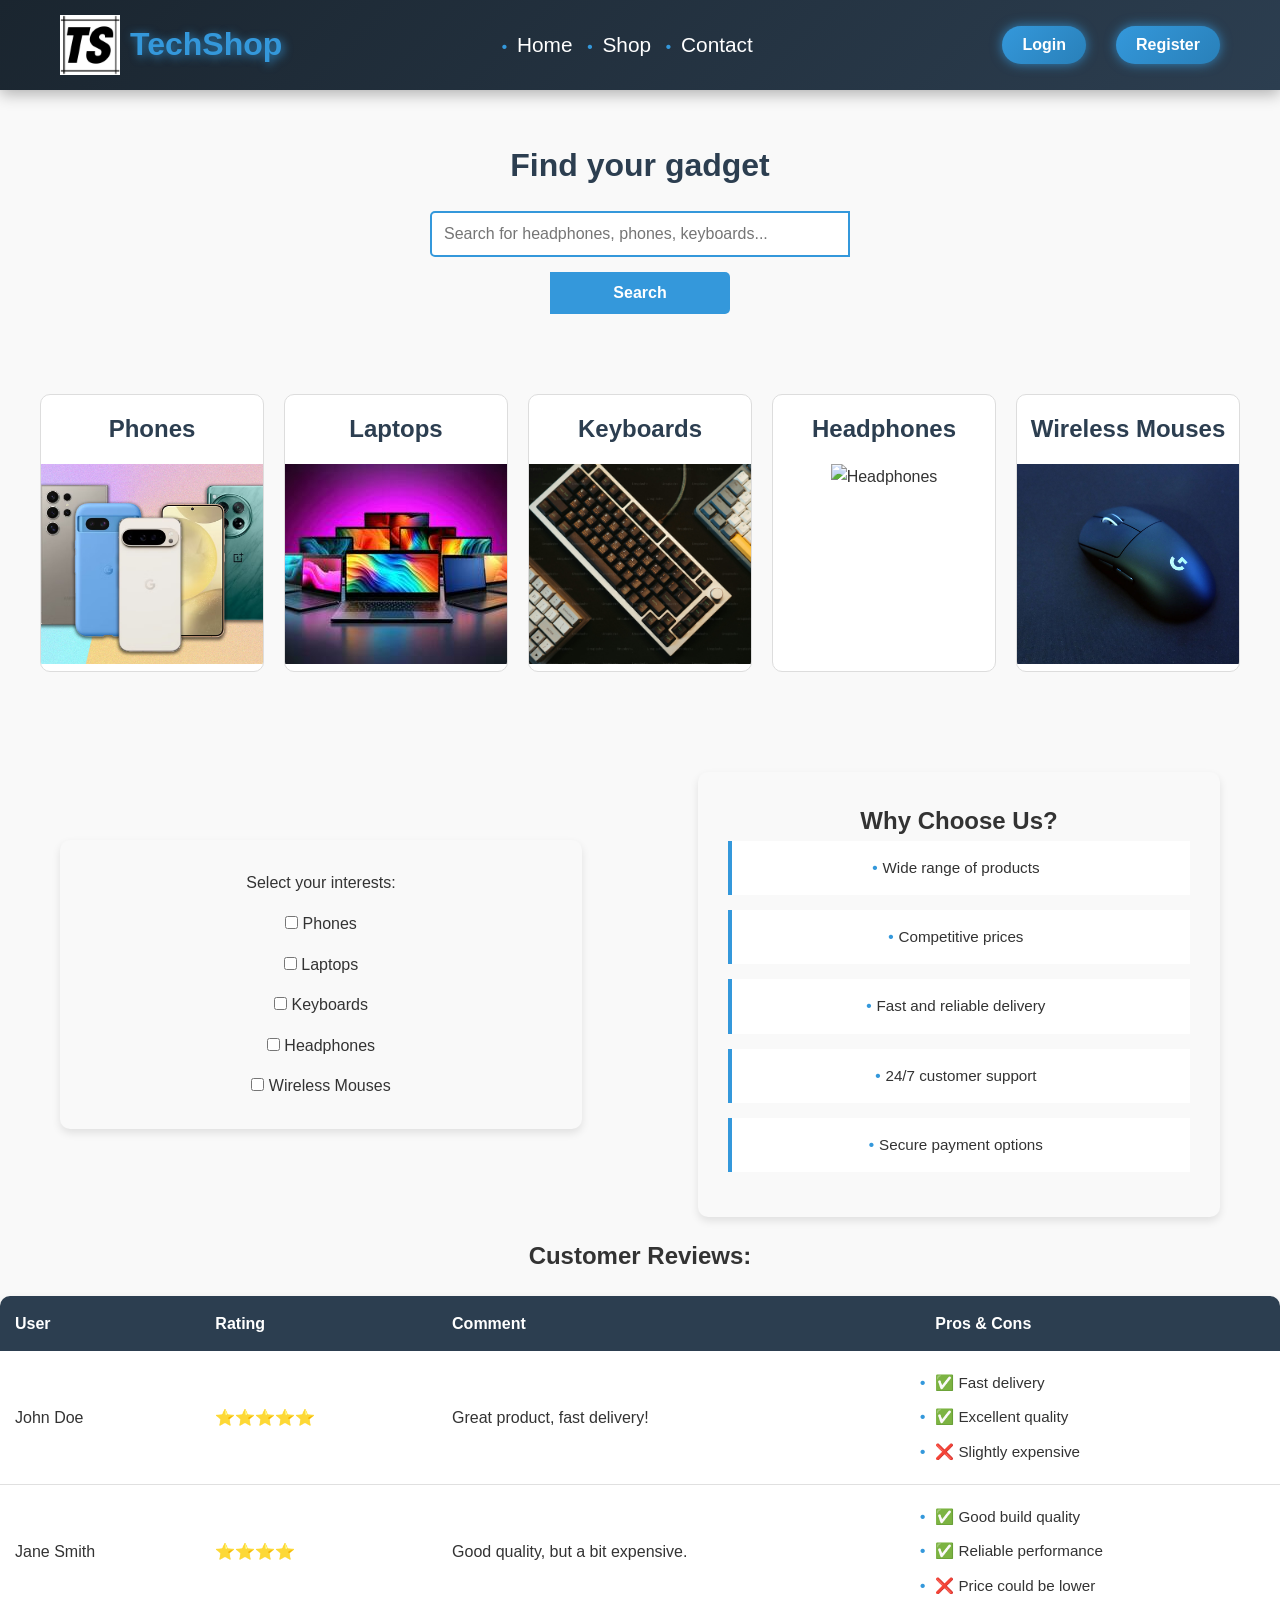
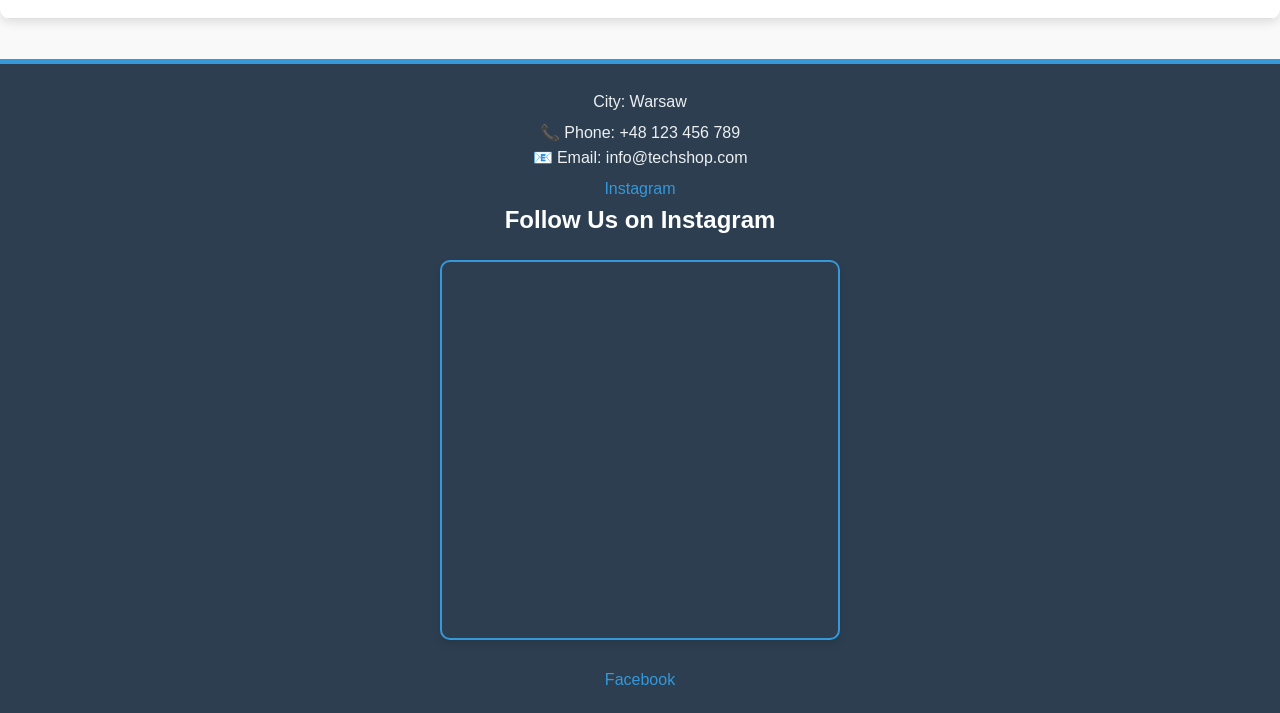
==== commit 36901b2c: "new commit" ====
--- a/index.html
+++ b/index.html
@@ -8,18 +8,51 @@
 </head>
 <body>
     <header>
-        <h1>TechShop</h1>
-        <p>Welcome to <i>TechShop</i> - your destination for the latest <i>gadgets</i> and <i>accessories</i>.</p>
-        <form class="language">
-            <label for="language">Choose language:</label>
-            <select id="language" name="language" style="outline: none;">
-                <option value="en">English</option>
-                <option value="pl">Polish</option>
-                <option value="ru">Russian</option>
-            </select>
-        </form>
+        <div class="container">
+            <div class="logo">
+                <img src="images/tslogo.jpg" alt="TechShop Logo">
+                <span><b>TechShop</b></span>
+            </div>
+            <nav>
+                <ul class="nav-links">
+                    <li><a href="#" id="homeLink">Home</a></li>
+                    <li><a href="#shopSection">Shop</a></li>
+                    <li><a href="#contactSection">Contact</a></li>
+                </ul>
+            </nav>
+            <div class="auth-buttons">
+                <button id="loginBtn">Login</button>
+                <button id="registerBtn">Register</button>
+            </div>
+            <div class="burger-menu" onclick="toggleMenu()">
+                ☰
+            </div>
+        </div>
     </header>
-    <hr>
+    
+     <div id="authPopup" class="popup">
+        <div class="popup-content">
+            <span id="closePopup" class="close">&times;</span>
+            <h2 id="popupTitle">Login</h2>
+            <form id="authForm">
+                <label for="email">Email</label>
+                <input type="email" id="email" required>
+    
+                <label for="password">Password</label>
+                <input type="password" id="password" required>
+    
+                <button type="submit" id="authSubmit">Login</button>
+            </form>
+            <p id="errorMessage" class="error-message"></p>
+        </div>
+    </div>
+    
+    <div id="successPopup" class="popup">
+        <div class="popup-content">
+            <p>You have successfully logged in!</p>
+            <button id="closeSuccessPopup">Close</button>
+        </div>
+    </div>
     <main>
         <section class="search-section">
             <h2>Find your gadget</h2>
@@ -29,7 +62,7 @@
             </form>
         </section>
   
-        
+        <button id="backButton">Back</button>
         <section class="product-categories">
             <div class="category" data-category="phones">
                 <h3>Phones</h3>
@@ -53,145 +86,147 @@
             </div>
         </section>
 
+
+        <section id="shopSection">
         <section class="products">
             <div class="product" data-category="phones" style="display: none;">
                 <img src="images/iphone16.jpg" alt="Phone Model 1">
                 <h3>Iphone 16</h3>
-                <p>970$</p>
+                <p class="price">970$</p>
             </div>
             <div class="product" data-category="phones" style="display: none;">
                 <img src="images/iphone15.jpg" alt="Phone Model 2">
                 <h3>Iphone 15 Plus</h3>
-                <p>800$</p>
+                <p class="price">800$</p>
             </div>
             <div class="product" data-category="phones" style="display: none;">
                 <img src="images/iphone14.jpg" alt="Phone Model 3">
                 <h3>Iphone14</h3>
-                <p>700$</p>
+                <p class="price">700$</p>
             </div>
             <div class="product" data-category="phones" style="display: none;">
                 <img src="images/sam24ultra.jpg" alt="Phone Model 4">
                 <h3>Samsung s24 Ultra</h3>
-                <p>1350$</p>
+                <p class="price">1350$</p>
             </div>
             <div class="product" data-category="phones" style="display: none;">
                 <img src="images/sams24.jpg" alt="Phone Model 5">
                 <h3>Samsung s24</h3>
-                <p>850$</p>
+                <p class="price">850$</p>
             </div>
             <div class="product" data-category="phones" style="display: none;">
                 <img src="images/sam24ultra.jpg" alt="Phone Model 6">
                 <h3>Samsung s25 Ultra</h3>
-                <p>1500$</p>
+                <p class="price">1500$</p>
             </div>
             <div class="product" data-category="phones" style="display: none;">
                 <img src="images/xiaomi15ult.jpg" alt="Phone Model 7">
                 <h3>Xiaomi 15 Ultra</h3>
-                <p>1500$</p>
+                <p class="price">1500$</p>
             </div>
             <div class="product" data-category="phones" style="display: none;">
                 <img src="images/xiaomi15.jpg" alt="Phone Model 8">
                 <h3>Xiaomi 15</h3>
-                <p>900$</p>
+                <p class="price">900$</p>
             </div>
             <div class="product" data-category="phones" style="display: none;">
                 <img src="images/xiaomi14pro.jpg" alt="Phone Model 9">
                 <h3>Xiaomi 14 Pro</h3>
-                <p>600$</p>
+                <p class="price">600$</p>
             </div>
 
 
             <div class="product" data-category="laptops" style="display: none;">
                 <img src="images/macbook air 2025.jpg" alt="Laptop Model 1">
                 <h3>APPLE MacBook Air 2025 </h3>
-                <p>1400$</p>
+                <p class="price">1400$</p>
             </div>
             <div class="product" data-category="laptops" style="display: none;">
                 <img src="images/macbook air 13.3.jpg" alt="Laptop Model 2">
                 <h3>APPLE MacBook Air 13.3</h3>
-                <p>1000$</p>
+                <p class="price">1000$</p>
             </div>
             <div class="product" data-category="laptops" style="display: none;">
                 <img src="images/asus tuf gaming a15.jpg" alt="Laptop Model 3">
                 <h3>ASUS TUF Gaming A15</h3>
-                <p>1300$</p>
+                <p class="price">1300$</p>
             </div>
             <div class="product" data-category="laptops" style="display: none;">
                 <img src="images/lenovo legion 5.jpg" alt="Laptop Model 4">
                 <h3>LENOVO Legion 5</h3>
-                <p>1300$</p>
+                <p class="price">1300$</p>
             </div>
             <div class="product" data-category="laptops" style="display: none;">
                 <img src="images/lenovo legion pro7.jpg" alt="Laptop Model 5">
                 <h3>LENOVO Legion Pro 7</h3>
-                <p>3700$</p>
+                <p class="price">3700$</p>
             </div>
             <div class="product" data-category="laptops" style="display: none;">
                 <img src="images/macbook ai2024.jpg" alt="Laptop Model 6">
                 <h3>APPLE MacBook Air 2024</h3>
-                <p>1200$</p>
+                <p class="price">1200$</p>
             </div>
             <div class="product" data-category="laptops" style="display: none;">
                 <img src="images/acer nitro v15.jpg" alt="Laptop Model 7">
                 <h3>ACER Nitro V 15</h3>
-                <p>1100$</p>
+                <p class="price">1100$</p>
             </div>
             <div class="product" data-category="laptops" style="display: none;">
                 <img src="images/macbookpro14.jpg" alt="Laptop Model 8">
                 <h3>APPLE MacBook Pro 2024</h3>
-                <p>2000$</p>
+                <p class="price">2000$</p>
             </div>
             <div class="product" data-category="laptops" style="display: none;">
                 <img src="images/asus vivobook16.jpg" alt="Laptop Model 9">
                 <h3>ASUS VivoBook 16 </h3>
-                <p>1000$</p>
+                <p class="price">1000$</p>
             </div>
         
 
             <div class="product" data-category="keyboards" style="display: none;">
                 <img src="images/logitech popkeys.jpg" alt="Keyboard Model 1">
                 <h3>LOGITECH Pop Keys Coral Rose</h3>
-                <p>100$</p>
+                <p class="price">100$</p>
             </div>
             <div class="product" data-category="keyboards" style="display: none;">
                 <img src="images/logitech gpro.jpg" alt="Keyboard Model 2">
                 <h3>LOGITECH G PRO X TKL Lightspeed</h3>
-                <p>200$</p>
+                <p class="price">200$</p>
             </div>
             <div class="product" data-category="keyboards" style="display: none;">
                 <img src="images/dp dpo87.jpg" alt="Keyboard Model 3">
                 <h3>DARK PROJECT DPO87 Fuji</h3>
-                <p>70$</p>
+                <p class="price">70$</p>
             </div>
             <div class="product" data-category="keyboards" style="display: none;">
                 <img src="images/genesis thor.jpg" alt="Keyboard Model 4">
                 <h3>GENESIS Thor 404 TKL Gateron RGB</h3>
-                <p>80$</p>
+                <p class="price">80$</p>
             </div>
             <div class="product" data-category="keyboards" style="display: none;">
                 <img src="images/asus rog.jpg" alt="Keyboard Model 5">
                 <h3>ASUS ROG Azoth</h3>
-                <p>300$</p>
+                <p class="price">300$</p>
             </div>
             <div class="product" data-category="keyboards" style="display: none;">
                 <img src="images/logitech g515.jpg"Keyboard Model 6">
                 <h3>LOGITECH G515 Lightspeed TKL</h3>
-                <p>120$</p>
+                <p class="price">120$</p>
             </div>
             <div class="product" data-category="keyboards" style="display: none;">
                 <img src="images/steelseries apex pro.jpg" alt="Keyboard Model 7">
                 <h3>STEELSERIES Apex Pro</h3>
-                <p>200$</p>
+                <p class="price">200$</p>
             </div>
             <div class="product" data-category="keyboards" style="display: none;">
                 <img src="images/ibox aurora.jpg" alt="Keyboard Model 8">
                 <h3>IBOX Aurora K-4</h3>
-                <p>50$</p>
+                <p class="price">50$</p>
             </div>
             <div class="product" data-category="keyboards" style="display: none;">
                 <img src="images/razer blackwidow.jpg" alt="Keyboard Model 9">
                 <h3>RAZER Blackwidow V4 X Fortnite Edition</h3>
-                <p>120$</p>
+                <p class="price">120$</p>
             </div>
         
 
@@ -199,94 +234,94 @@
             <div class="product" data-category="headphones" style="display: none;">
                 <img src="images/hyperx cloud 3.jpg" alt="Headphone Model 1">
                 <h3>HYPERX Cloud III Wired</h3>
-                <p>70$</p>
+                <p class="price">70$</p>
             </div>
             <div class="product" data-category="headphones" style="display: none;">
                 <img src="images/maddog gh950.jpg" alt="Headphone Model 2">
                 <h3>MAD DOG GH950 7.1 </h3>
-                <p>80$</p>
+                <p class="price">80$</p>
             </div>
             <div class="product" data-category="headphones" style="display: none;">
                 <img src="images/logitech g435.jpg" alt="Headphone Model 3">
                 <h3>i LOGITECH G435</h3>
-                <p>100$</p>
+                <p class="price">100$</p>
             </div>
             <div class="product" data-category="headphones" style="display: none;">
                 <img src="images/asus h1.jpg" alt="Headphone Model 4">
                 <h3>ASUS TUF Gaming H1 Wireless</h3>
-                <p>90$</p>
+                <p class="price">90$</p>
             </div>
             <div class="product" data-category="headphones" style="display: none;">
                 <img src="images/logitech gprox2.jpg" alt="Headphone Model 5">
                 <h3>LOGITECH G Pro X 2</h3>
-                <p>200$</p>
+                <p class="price">200$</p>
             </div>
             <div class="product" data-category="headphones" style="display: none;">
                 <img src="images/logitech g335.jpg" alt="Headphone Model 6">
                 <h3>LOGITECH G335</h3>
-                <p>50$</p>
+                <p class="price">50$</p>
             </div>
             <div class="product" data-category="headphones" style="display: none;">
                 <img src="images/steelseries nova 5.jpg" alt="Headphone Model 7">
                 <h3> STEELSERIES Arctis Nova 5 Wireless</h3>
-                <p>100$</p>
+                <p class="price">100$</p>
             </div>
             <div class="product" data-category="headphones" style="display: none;">
                 <img src="images/logitech a50.jpg" alt="Headphone Model 8">
                 <h3>LOGITECH Astro A50 </h3>
-                <p>400$</p>
+                <p class="price">400$</p>
             </div>
             <div class="product" data-category="headphones" style="display: none;">
                 <img src="images/jbl400.jpg" alt="Headphone Model 9">
                 <h3>JBL Quantum 400 RGB</h3>
-                <p>120$</p>
+                <p class="price">120$</p>
             </div>
         
 
             <div class="product" data-category="mouses" style="display: none;">
                 <img src="images/logitech sup2.jpeg" alt="Mouse Model 1">
                 <h3>LOGITECH G PRO X Superlight 2 Lightspeed</h3>
-                <p>150$</p>
+                <p class="price">150$</p>
             </div>
             <div class="product" data-category="mouses" style="display: none;">
                 <img src="images/logitech g pro2.jpg" alt="Mouse Model 2">
                 <h3> LOGITECH G Pro 2 Lightspeed</h3>
-                <p>100$</p>
+                <p class="price">100$</p>
             </div>
             <div class="product" data-category="mouses" style="display: none;">
                 <img src="images/asus rog harpe.jpg" alt="Mouse Model 3">
                 <h3>ASUS ROG Harpe Ace Extreme</h3>
-                <p>300$</p>
+                <p class="price">300$</p>
             </div>
             <div class="product" data-category="mouses" style="display: none;">
                 <img src="images/logitech g x superlight 2 dex.jpg" alt="Mouse Model 4">
                 <h3>LOGITECH G Pro X Superlight 2 DEX </h3>
-                <p>200$</p>
+                <p class="price">200$</p>
             </div>
             <div class="product" data-category="mouses" style="display: none;">
                 <img src="images/razer naga v2.jpg" alt="Mouse Model 5">
                 <h3>RAZER Naga V2 Pro</h3>
-                <p>150$</p>
+                <p class="price">150$</p>
             </div>
             <div class="product" data-category="mouses" style="display: none;">
                 <img src="images/asus rog harpe ace.jpg" alt="Mouse Model 6">
                 <h3>ASUS ROG Harpe Ace Mini </h3>
-                <p>140$</p>
+                <p class="price">140$</p>
             </div>
             <div class="product" data-category="mouses" style="display: none;">
                 <img src="images/razer deathadder.jpg" alt="Mouse Model 7">
                 <h3>RAZER DeathAdder V3 Pro + HyperPolling Dongle</h3>
-                <p>130$</p>
+                <p class="price">130$</p>
             </div>
             <div class="product" data-category="mouses" style="display: none;">
                 <img src="images/logitech g502.jpg" alt="Mouse Model 8">
                 <h3>LOGITECH G502 X Plus</h3>
-                <p>150$</p>
+                <p class="price">150$</p>
             </div>
             <div class="product" data-category="mouses" style="display: none;">
                 <img src="images/logitech g903.jpg" alt="Mouse Model 9">
                 <h3>LOGITECH G903 Lightspeed</h3>
-                <p>100$</p>
+                <p class="price">100$</p>
             </div>
         </section>
         </section>
@@ -362,7 +397,7 @@
         </section>
     </main>
 
-    <footer>
+    <footer id="contactSection">
         <div class="contact-info">
             <p>City: Warsaw</p>
             <p>
--- a/styles.css
+++ b/styles.css
@@ -9,37 +9,130 @@
     line-height: 1.6;
     color: #333;
     background-color: #f9f9f9;
-}
+    padding-top: 100px;
+}
+
+header {
+    background: linear-gradient(135deg, #1a252f, #2c3e50);
+    box-shadow: 0 4px 15px rgba(0, 0, 0, 0.3);
+    position: fixed;
+    top: 0;
+    width: 100%;
+    z-index: 1000;
+    height: 90px; 
+    display: flex;
+    align-items: center;
+}
+
 
 .container {
-    width: 90%;
-    max-width: 1200px;
+    display: flex;
+    justify-content: space-between;
+    align-items: center;
+    max-width: 1300px;
     margin: 0 auto;
-}
-
-header {
-    background-color: #2c3e50;
-    color: #fff;
-    padding: 40px 0;
-    text-align: center;
-    border-bottom: 5px solid #3498db;
-}
-
-header h1 {
-    font-size: 2.5rem;
-    margin-bottom: 10px;
-}
-
-header p {
-    font-size: 1.2rem;
-    color: #ecf0f1;
-}
-
-header .tagline {
-    font-size: 1.2rem;
-    color: #ecf0f1;
-    margin-top: 10px;
-}
+    padding: 0 30px;
+    width: 100%;
+}
+
+.logo {
+    display: flex;
+    align-items: center;
+}
+
+.logo img {
+    width: 60px;
+    height: 60px;
+    margin-right: 10px;
+}
+
+.logo span {
+    font-size: 2rem;
+    font-family: 'Montserrat', sans-serif;
+    font-weight: bold;
+    color: #3498db;
+    text-shadow: 2px 2px 10px rgba(52, 152, 219, 0.8);
+}
+
+nav {
+    flex-grow: 1;
+    display: flex;
+    justify-content: center;
+}
+
+.nav-links {
+    display: flex;
+    list-style: none;
+    gap: 30px;
+}
+
+.nav-links li a {
+    text-decoration: none;
+    font-size: 1.3rem;
+    color: white;
+    transition: 0.3s;
+    font-weight: 500;
+}
+
+.nav-links li a:hover {
+    color: #3498db;
+}
+
+
+.auth-buttons button {
+    background: linear-gradient(135deg, #3498db, #2980b9);
+    color: white;
+    border: none;
+    padding: 12px 24px;
+    margin-left: 15px;
+    border-radius: 10px;
+    cursor: pointer;
+    font-size: 1.1rem;
+    transition: 0.3s ease-in-out;
+    box-shadow: 0 0 12px rgba(52, 152, 219, 0.8);
+    font-weight: bold;
+}
+
+.auth-buttons button:hover {
+    background: #1c6ea4;
+    transform: scale(1.08);
+    box-shadow: 0 0 18px rgba(52, 152, 219, 1);
+}
+
+.burger-menu {
+    display: none;
+    font-size: 2rem;
+    color: white;
+    cursor: pointer;
+}
+
+@media (max-width: 850px) {
+    .nav-links {
+        display: none;
+        flex-direction: column;
+        position: absolute;
+        top: 90px;
+        left: 0;
+        width: 100%;
+        background: #1a252f;
+        text-align: center;
+        padding: 20px 0;
+        box-shadow: 0 5px 15px rgba(0, 0, 0, 0.3);
+    }
+
+    .nav-links.show {
+        display: flex;
+    }
+
+    .nav-links li {
+        margin: 10px 0;
+    }
+
+    .burger-menu {
+        display: block;
+    }
+}
+
 
 main {
     padding: 0px 0;
@@ -161,11 +254,11 @@
 }
 
 .product img {
-    width: 110%;  /* Растягиваем изображение по ширине */
-    height: 365px;  /* Ограничиваем высоту, чтобы все картинки были одинаковыми */
-    object-fit: cover;  /* Обрезаем изображение, чтобы оно заполнило контейнер */
-    border-radius: 10px;
-    object-position: center;  /* Центрируем изображение, чтобы важная часть была видна */
+    width: 110%;  
+    height: 365px;  
+    object-fit: cover; 
+    border-radius: 10px;
+    object-position: center;  
 }
 
 .product h3 {
@@ -174,8 +267,15 @@
 }
 
 .product p {
-    font-size: 0.9rem;
+    font-size: 1rem;
     color: #666;
+}
+
+.product .price {
+    font-size: 1.5rem;
+    font-weight: bold;
+    color: red; 
+    margin-top: 1px;
 }
 
 footer {
@@ -185,6 +285,9 @@
     text-align: center;
     border-top: 5px solid #3498db;
     margin-top: 40px;
+    width: 100%;
+    max-width: 1200px; 
+    margin: 40px auto 0; 
 }
 
 footer .contact-info p {
@@ -192,6 +295,12 @@
     margin: 5px 0;
     color: #ecf0f1;
 }
+
+header, footer {
+    width: 100%; 
+    max-width: none; 
+}
+
 
 a {
     color: #3498db;
@@ -203,6 +312,7 @@
     color: #2980b9;
     text-decoration: underline;
 }
+
 
 iframe {
     border: 2px solid #3498db;
@@ -243,38 +353,6 @@
     box-shadow: 0 4px 8px rgba(0, 0, 0, 0.1);
 }
 
-.select {
-    font-size: 1.5rem;
-    color: #2c3e50;
-    font-weight: bold;
-    margin-bottom: 20px;
-    text-align: center;
-    position: relative;
-    padding-bottom: 10px;
-}
-
-label {
-    display: block;
-    margin-bottom: 10px;
-    font-weight: 600;
-    color: #2c3e50;
-    font-size: 1.1rem;
-    padding-left: 10px;
-    border-left: 4px solid #3498db;
-    transition: all 0.3s ease;
-}
-
-label:hover {
-    color: #3498db;
-    border-left-color: #2980b9;
-    transform: translateX(5px);
-}
-
-label input[type="checkbox"] {
-    margin-right: 10px;
-    cursor: pointer;
-}
-
 .benefits ul {
     list-style-type: none;
     padding-left: 0;
@@ -347,3 +425,175 @@
     color: #f1c40f;
     font-weight: bold;
 }
+
+#backButton {
+    display: none; 
+    position: relative; 
+    margin: 20px auto; 
+    padding: 12px 20px;
+    background-color: #3498db;
+    color: #fff;
+    border: none;
+    border-radius: 5px;
+    cursor: pointer;
+    font-size: 1.2rem;
+    transition: background-color 0.3s ease, transform 0.2s ease;
+    text-align: center;
+}
+
+#backButton:hover {
+    background-color: #2980b9;
+    transform: scale(1.05);
+}
+
+.auth-btn {
+    background-color: #444; 
+    color: #fff;
+    padding: 12px 25px;
+    font-size: 1rem;
+    border: none;
+    border-radius: 25px; 
+    cursor: pointer;
+    transition: background-color 0.3s, transform 0.3s;
+    margin: 0 10px;
+}
+
+.auth-btn:hover {
+    background-color: #555; 
+    transform: translateY(-3px); 
+}
+
+.auth-btn:focus {
+    outline: none;
+    box-shadow: 0 0 5px rgba(0, 0, 0, 0.2);
+}
+
+.auth-buttons {
+    display: flex;
+    justify-content: center;
+    gap: 15px;
+}
+
+.auth-buttons button {
+    padding: 10px 20px;
+    background-color: #3498db;
+    color: white;
+    border: none;
+    border-radius: 30px;
+    cursor: pointer;
+    font-size: 1rem;
+    transition: background-color 0.3s ease;
+}
+
+.auth-buttons button:hover {
+    background-color: #2980b9;
+}
+
+.popup {
+    display: none;
+    position: fixed;
+    top: 0;
+    left: 0;
+    width: 100%;
+    height: 100%;
+    background-color: rgba(0, 0, 0, 0.5);
+    justify-content: center;
+    align-items: center;
+    z-index: 1000;
+}
+
+.popup-content {
+    background-color: white;
+    padding: 30px;
+    border-radius: 8px;
+    width: 400px;
+    text-align: center;
+    position: relative;
+    box-shadow: 0px 4px 6px rgba(0, 0, 0, 0.1);
+}
+
+.close {
+    position: absolute;
+    top: 10px;
+    right: 10px;
+    font-size: 1.5rem;
+    cursor: pointer;
+}
+
+form {
+    display: flex;
+    flex-direction: column;
+    gap: 15px;
+    margin-bottom: 20px;
+}
+
+form input {
+    padding: 12px;
+    font-size: 1rem;
+    border: 1px solid #ccc;
+    border-radius: 5px;
+    outline: none;
+    transition: border-color 0.3s ease;
+}
+
+form input:focus {
+    border-color: #3498db;
+}
+
+form button {
+    padding: 12px;
+    background-color: #3498db;
+    color: white;
+    border: none;
+    border-radius: 5px;
+    cursor: pointer;
+    font-size: 1rem;
+    transition: background-color 0.3s ease;
+}
+
+form button:hover {
+    background-color: #2980b9;
+}
+
+.error-message {
+    color: red;
+    font-size: 0.9rem;
+    margin-top: 10px;
+}
+
+#successPopup {
+    display: none;
+    position: fixed;
+    top: 0;
+    left: 0;
+    width: 100%;
+    height: 100%;
+    background-color: rgba(0, 0, 0, 0.5);
+    justify-content: center;
+    align-items: center;
+    z-index: 1000;
+}
+
+#successPopup .popup-content {
+    background-color: #2ecc71;
+    color: white;
+    padding: 30px;
+    border-radius: 8px;
+    width: 400px;
+    text-align: center;
+}
+
+#successPopup button {
+    background-color: #27ae60;
+    border-radius: 5px;
+    font-size: 1rem;
+    padding: 10px 20px;
+    color: white;
+    border: none;
+    cursor: pointer;
+    transition: background-color 0.3s ease;
+}
+
+#successPopup button:hover {
+    background-color: #2ecc71;
+}
